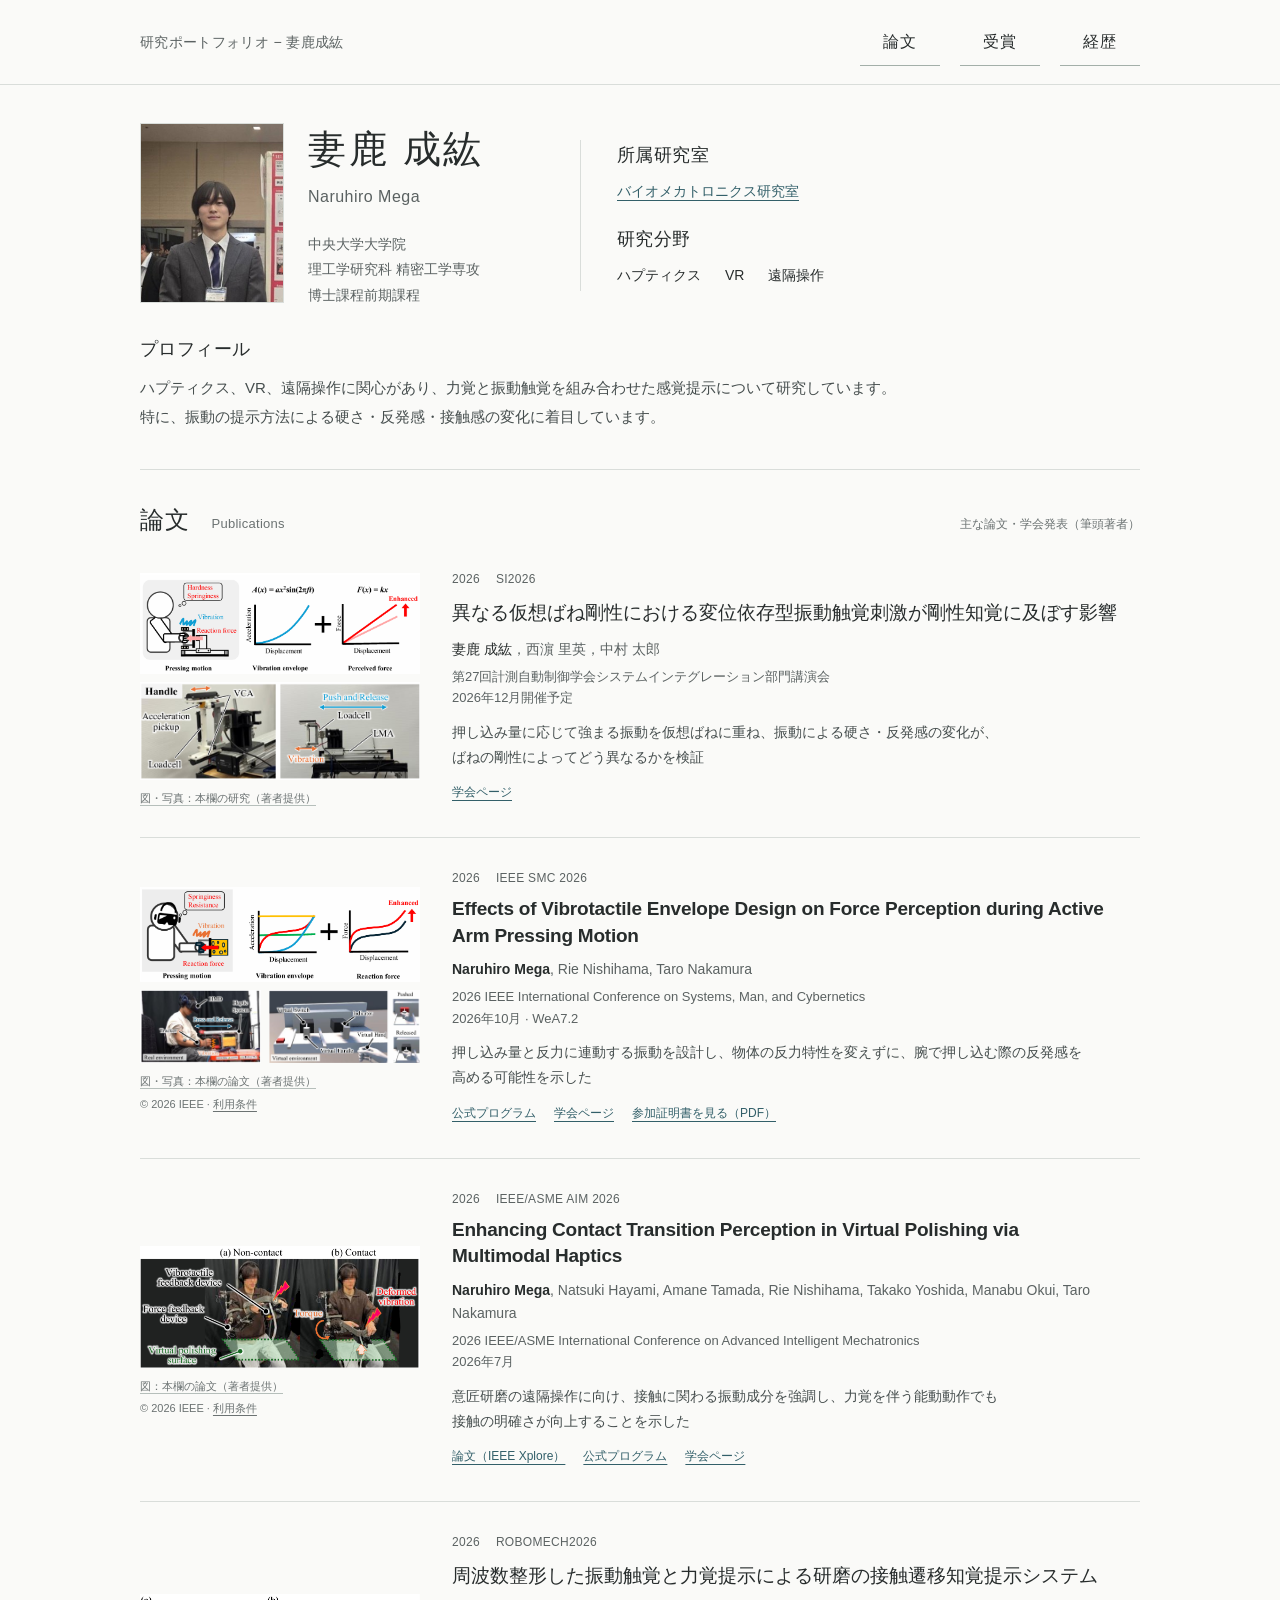
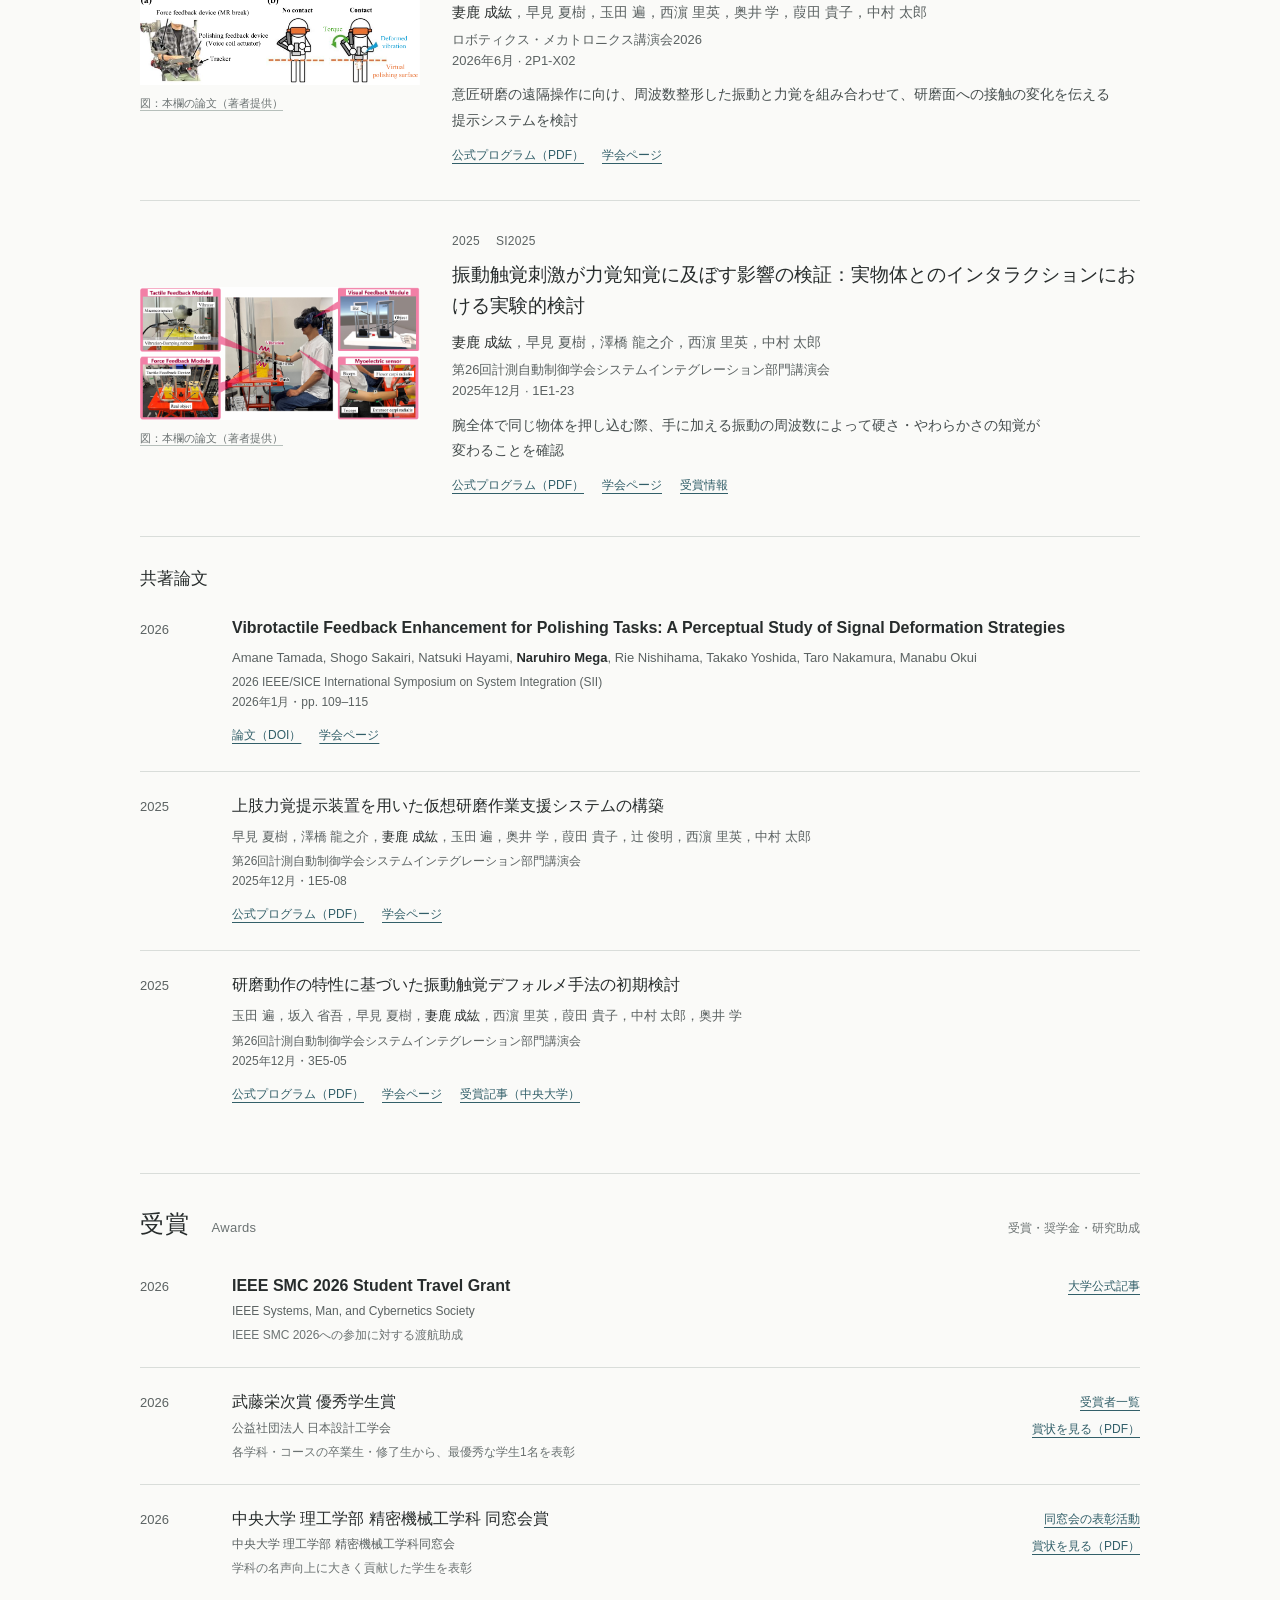
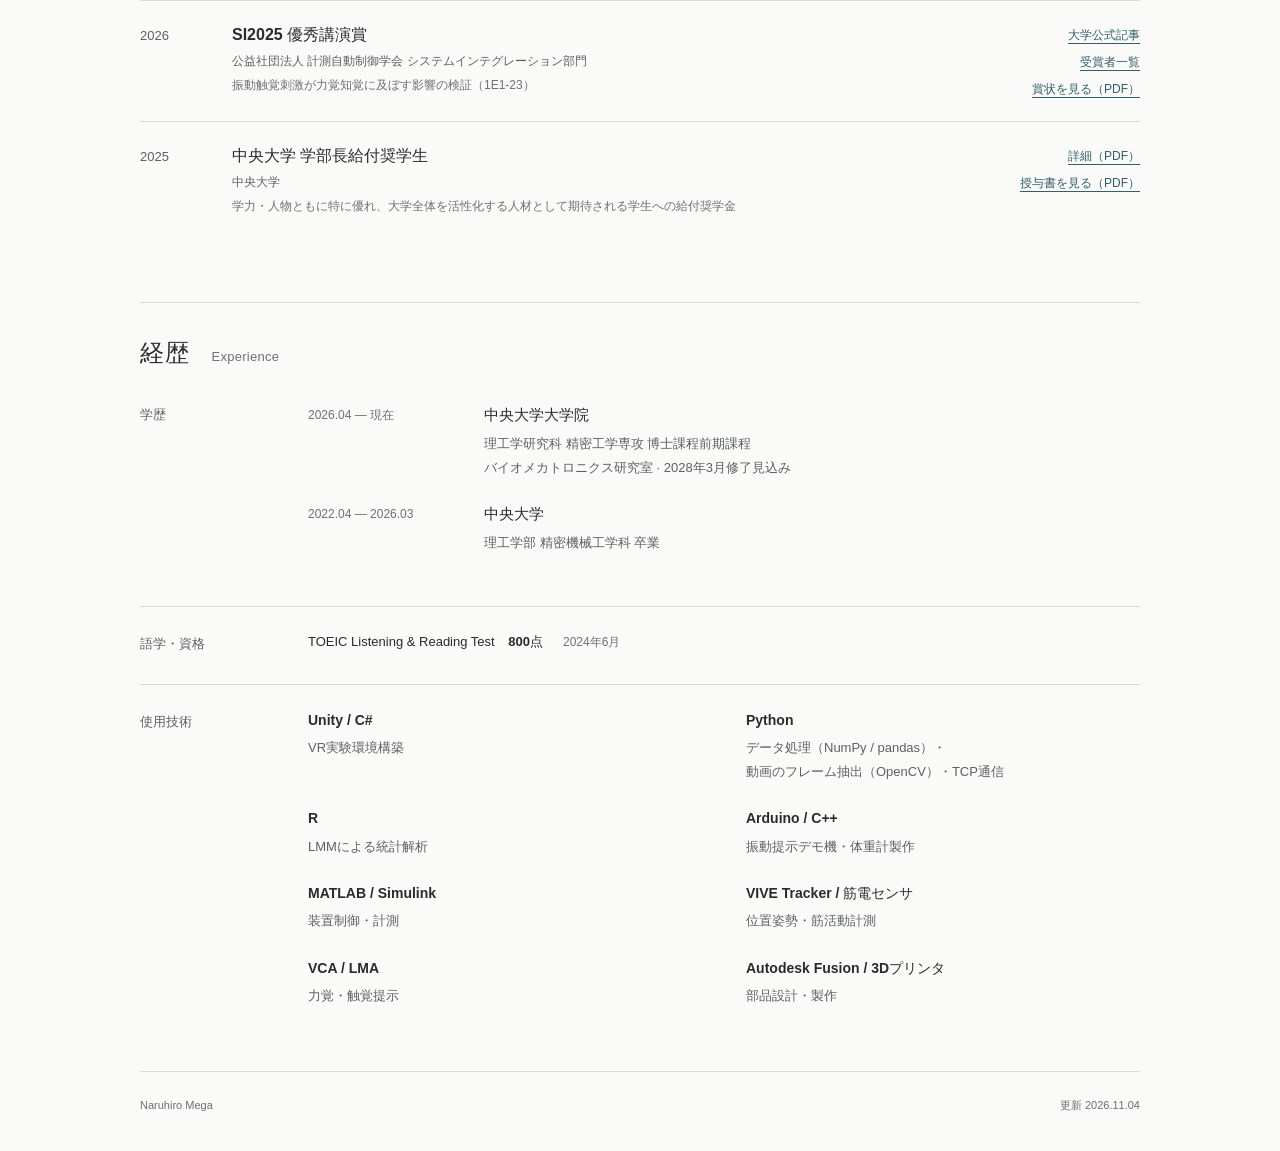
==== index.html @ 7cf05fc0 "Add files via upload Add portfolio website" ====
<!doctype html>
<html lang="ja">
<head>
  <meta charset="utf-8">
  <meta name="viewport" content="width=device-width, initial-scale=1">
  <meta name="description" content="妻鹿 成紘の研究開発ポートフォリオ。中央大学大学院でのハプティクス、VR、遠隔操作に関する論文、受賞、経歴。">
  
  <meta name="color-scheme" content="light">
  <title>妻鹿 成紘 | Naruhiro Mega</title>
  <link rel="icon" href="data:,">
  <link rel="stylesheet" href="assets/style.css">
</head>
<body>
  <a class="skip-link" href="#main">本文へ移動</a>
  <header class="site-header">
    <div class="header-inner">
      <a class="site-title" href="#top">研究ポートフォリオ − 妻鹿成紘</a>
      <nav aria-label="メインナビゲーション"><a href="#publications">論文</a><a href="#awards">受賞</a><a href="#experience">経歴</a></nav>
    </div>
  </header>
  <main id="main" class="page-width" tabindex="-1">
    <section class="profile" id="top" aria-labelledby="profile-name" tabindex="-1">
      <div class="profile-overview">
        <div class="profile-heading">
          <div class="profile-identity">
            <h1 id="profile-name">妻鹿 成紘</h1>
            <p class="name-en" lang="en">Naruhiro Mega</p>
          </div>
          <figure class="profile-portrait"><img src="assets/portrait.jpg" alt="妻鹿成紘の顔写真" width="192" height="240"></figure>
          <p class="affiliation">中央大学大学院<br><span class="affiliation-part">理工学研究科</span> <wbr><span class="affiliation-part">精密工学専攻</span><br>博士課程前期課程</p>
        </div>
        <div class="profile-details">
          <section class="profile-detail" aria-labelledby="lab-heading">
            <h2 id="lab-heading">所属研究室</h2>
            <p class="profile-detail-value"><a href="https://sites.google.com/g.chuo-u.ac.jp/nakalab/">バイオメカトロニクス研究室</a></p>
          </section>
          <section class="profile-detail" aria-labelledby="fields-heading">
            <h2 id="fields-heading">研究分野</h2>
            <ul class="profile-detail-value research-field-list"><li>ハプティクス</li><li>VR</li><li>遠隔操作</li></ul>
          </section>
        </div>
      </div>
      <div class="profile-about">
        <section class="profile-summary" aria-labelledby="about-heading">
          <h2 id="about-heading">プロフィール</h2>
          <p class="profile-intro"><span class="intro-clause"><span class="intro-phrase">ハプティクス、</span><wbr><span class="intro-phrase">VR、</span><wbr><span class="intro-phrase">遠隔操作に</span><wbr><span class="intro-phrase">関心があり、</span><wbr><span class="intro-phrase">力覚と振動触覚を</span><wbr><span class="intro-phrase">組み合わせた</span><wbr><span class="intro-phrase">感覚提示について</span><wbr><span class="intro-phrase">研究しています。</span></span><span class="intro-clause"><span class="intro-phrase">特に、</span><wbr><span class="intro-phrase">振動の提示方法による</span><wbr><span class="intro-phrase">硬さ・</span><wbr><span class="intro-phrase">反発感・</span><wbr><span class="intro-phrase">接触感の</span><wbr><span class="intro-phrase">変化に着目しています。</span></span></p>
        </section>
      </div>
    </section>

    <section class="section publications-section" id="publications" aria-labelledby="publications-heading" tabindex="-1">
      <div class="section-heading"><h2 id="publications-heading">論文 <span lang="en">Publications</span></h2><p>主な論文・学会発表（筆頭著者）</p></div>
      <ol class="publications-list"><li class="publication-item">
          <article class="publication" aria-labelledby="si2026-title">
            <figure class="publication-visual"><img src="assets/research/si2026.png" alt="仮想ばね押し込み時の振動提示と硬さ・反発感の概念図" width="922" height="331" loading="lazy" decoding="async"><div class="publication-image-row" style="grid-template-columns:2.854251fr"><img src="assets/research/si2026-lma.png" alt="LMAを用いた力覚提示装置と、VCA・ロードセル・加速度センサを備えたハンドル" width="705" height="247" loading="lazy" decoding="async"></div><figcaption class="image-credit"><a href="#si2026-title">図・写真：本欄の研究（著者提供）</a></figcaption></figure>
            <div class="publication-text">
              <p class="publication-meta"><span>2026</span><span>SI2026</span></p>
              <h3 id="si2026-title" lang="ja">異なる仮想ばね剛性における変位依存型振動触覚刺激が剛性知覚に及ぼす影響</h3>
              <p class="authors" lang="ja"><strong>妻鹿 成紘</strong>，西濵 里英，中村 太郎</p>
              <p class="venue">第27回計測自動制御学会システムインテグレーション部門講演会<br><span>2026年12月開催予定</span></p>
              <p class="publication-summary"><span>押し込み量に応じて強まる振動を</span><wbr><span>仮想ばねに重ね、</span><wbr><span>振動による硬さ・反発感の変化が、</span><wbr><span>ばねの剛性によってどう異なるかを検証</span></p>
              <div class="publication-links"><a href="https://si2026.sice-si.org/" aria-label="SI2026：学会ページ">学会ページ</a></div>
            </div>
          </article>
        </li>
<li class="publication-item">
          <article class="publication" aria-labelledby="smc2026-title">
            <figure class="publication-visual"><img src="assets/research/smc2026.png" alt="スポンジ押し込み時の振動包絡と反力の概念図" width="903" height="307" loading="lazy" decoding="async"><div class="publication-image-row" style="grid-template-columns:1.643505fr 2.060423fr"><img src="assets/research/smc2026-real.png" alt="HMDとトラッカーを装着し、振動提示装置のハンドルを押し引きする実験環境" width="544" height="331" loading="lazy" decoding="async"><img src="assets/research/smc2026-vr.png" alt="仮想ハンドル・仮想の手・動作インジケータを備えたVR実験環境" width="682" height="331" loading="lazy" decoding="async"></div><figcaption class="image-credit"><a href="#smc2026-title">図・写真：本欄の論文（著者提供）</a><span class="image-copyright">© 2026 IEEE · <a href="https://conferences.ieeeauthorcenter.ieee.org/author-ethics/guidelines-and-policies/post-publication-policies/" aria-label="IEEE SMC 2026の図・写真：利用条件">利用条件</a></span></figcaption></figure>
            <div class="publication-text">
              <p class="publication-meta"><span>2026</span><span>IEEE SMC 2026</span></p>
              <h3 id="smc2026-title" lang="en">Effects of Vibrotactile Envelope Design on Force Perception during Active Arm Pressing Motion</h3>
              <p class="authors" lang="en"><strong>Naruhiro Mega</strong>, Rie Nishihama, Taro Nakamura</p>
              <p class="venue">2026 IEEE International Conference on Systems, Man, and Cybernetics<br><span>2026年10月 · WeA7.2</span></p>
              <p class="publication-summary"><span>押し込み量と反力に連動する</span><wbr><span>振動を設計し、</span><wbr><span>物体の反力特性を変えずに、</span><wbr><span>腕で押し込む際の反発感を</span><wbr><span>高める可能性を示した</span></p>
              <div class="publication-links"><a href="https://conf.papercept.net/conferences/conferences/SMC26/program/SMC26_ContentListWeb_4.html" aria-label="IEEE SMC 2026：公式プログラム">公式プログラム</a><a href="https://www.ieeesmc2026.org/" aria-label="IEEE SMC 2026：学会ページ">学会ページ</a><a href="assets/publications/smc2026-participation.pdf" target="_blank" rel="noopener" data-certificate="assets/publications/smc2026-participation.pdf" aria-label="IEEE SMC 2026：参加証明書を見る（PDF、新しいタブで開く）">参加証明書を見る（PDF）</a></div>
            </div>
          </article>
        </li>
<li class="publication-item">
          <article class="publication" aria-labelledby="aim2026-title">
            <figure class="publication-visual"><img src="assets/research/aim2026.png" alt="仮想研磨中の非接触・接触状態と力覚・振動提示の実験写真" width="1057" height="460" loading="lazy" decoding="async"><figcaption class="image-credit"><a href="#aim2026-title">図：本欄の論文（著者提供）</a><span class="image-copyright">© 2026 IEEE · <a href="https://conferences.ieeeauthorcenter.ieee.org/author-ethics/guidelines-and-policies/post-publication-policies/" aria-label="IEEE/ASME AIM 2026の図・写真：利用条件">利用条件</a></span></figcaption></figure>
            <div class="publication-text">
              <p class="publication-meta"><span>2026</span><span>IEEE/ASME AIM 2026</span></p>
              <h3 id="aim2026-title" lang="en">Enhancing Contact Transition Perception in Virtual Polishing via Multimodal Haptics</h3>
              <p class="authors" lang="en"><strong>Naruhiro Mega</strong>, Natsuki Hayami, Amane Tamada, Rie Nishihama, Takako Yoshida, Manabu Okui, Taro Nakamura</p>
              <p class="venue">2026 IEEE/ASME International Conference on Advanced Intelligent Mechatronics<br><span>2026年7月</span></p>
              <p class="publication-summary"><span>意匠研磨の遠隔操作に向け、</span><wbr><span>接触に関わる振動成分を強調し、</span><wbr><span>力覚を伴う能動動作でも</span><wbr><span>接触の明確さが向上することを示した</span></p>
              <div class="publication-links"><a href="https://ieeexplore.ieee.org/abstract/document/11658271/" aria-label="IEEE/ASME AIM 2026：論文（IEEE Xplore）">論文（IEEE Xplore）</a><a href="https://aim2026.com/technical_program.php" aria-label="IEEE/ASME AIM 2026：公式プログラム">公式プログラム</a><a href="https://aim2026.com/" aria-label="IEEE/ASME AIM 2026：学会ページ">学会ページ</a></div>
            </div>
          </article>
        </li>
<li class="publication-item">
          <article class="publication" aria-labelledby="robomech2026-title">
            <figure class="publication-visual"><img src="assets/research/robomech2026.png" alt="装着型力覚・振動提示装置と仮想研磨面への非接触・接触状態を示す図" width="1053" height="345" loading="lazy" decoding="async"><figcaption class="image-credit"><a href="#robomech2026-title">図：本欄の論文（著者提供）</a></figcaption></figure>
            <div class="publication-text">
              <p class="publication-meta"><span>2026</span><span>ROBOMECH2026</span></p>
              <h3 id="robomech2026-title" lang="ja">周波数整形した振動触覚と力覚提示による研磨の接触遷移知覚提示システム</h3>
              <p class="authors" lang="ja"><strong>妻鹿 成紘</strong>，早見 夏樹，玉田 遍，西濵 里英，奥井 学，葭田 貴子，中村 太郎</p>
              <p class="venue">ロボティクス・メカトロニクス講演会2026<br><span>2026年6月 · 2P1-X02</span></p>
              <p class="publication-summary"><span>意匠研磨の遠隔操作に向け、</span><wbr><span>周波数整形した振動と力覚を</span><wbr><span>組み合わせて、</span><wbr><span>研磨面への接触の変化を伝える</span><wbr><span>提示システムを検討</span></p>
              <div class="publication-links"><a href="https://robomech.org/2026/wp-content/uploads/2026/06/%E5%85%AC%E9%96%8B%E7%94%A8PG%E6%9A%AB%E5%AE%9A%E7%89%882026-0611.pdf" aria-label="ROBOMECH2026：公式プログラム（PDF）">公式プログラム（PDF）</a><a href="https://robomech.org/2026/" aria-label="ROBOMECH2026：学会ページ">学会ページ</a></div>
            </div>
          </article>
        </li>
<li class="publication-item">
          <article class="publication" aria-labelledby="si2025-title">
            <figure class="publication-visual"><img src="assets/research/si2025.png" alt="力覚・振動触覚・視覚の提示装置と筋活動計測を組み合わせた実験環境" width="832" height="394" loading="lazy" decoding="async"><figcaption class="image-credit"><a href="#si2025-title">図：本欄の論文（著者提供）</a></figcaption></figure>
            <div class="publication-text">
              <p class="publication-meta"><span>2025</span><span>SI2025</span></p>
              <h3 id="si2025-title" lang="ja">振動触覚刺激が力覚知覚に及ぼす影響の検証：実物体とのインタラクションにおける実験的検討</h3>
              <p class="authors" lang="ja"><strong>妻鹿 成紘</strong>，早見 夏樹，澤橋 龍之介，西濵 里英，中村 太郎</p>
              <p class="venue">第26回計測自動制御学会システムインテグレーション部門講演会<br><span>2025年12月 · 1E1-23</span></p>
              <p class="publication-summary"><span>腕全体で同じ物体を押し込む際、</span><wbr><span>手に加える振動の周波数によって</span><wbr><span>硬さ・やわらかさの知覚が</span><wbr><span>変わることを確認</span></p>
              <div class="publication-links"><a href="https://sice-si.org/si2025/assets/pdf/programs/251209_detailed_program.pdf#page=5" aria-label="SI2025：公式プログラム（PDF）">公式プログラム（PDF）</a><a href="https://sice-si.org/si2025/" aria-label="SI2025：学会ページ">学会ページ</a><a href="https://sice-si.org/si2025/excellent_speaker.php" aria-label="SI2025：受賞情報">受賞情報</a></div>
            </div>
          </article>
        </li></ol>
      
      <div class="coauthored-group"><h3>共著論文</h3><ol class="coauthored-list"><li class="coauthored-item">
          <span class="year">2026</span>
          <article aria-labelledby="sii2026-coauthor-title">
            <h4 id="sii2026-coauthor-title" lang="en">Vibrotactile Feedback Enhancement for Polishing Tasks: A Perceptual Study of Signal Deformation Strategies</h4>
            <p class="authors" lang="en">Amane Tamada, Shogo Sakairi, Natsuki Hayami, <strong>Naruhiro Mega</strong>, Rie Nishihama, Takako Yoshida, Taro Nakamura, Manabu Okui</p>
            <p class="venue">2026 IEEE/SICE International Symposium on System Integration (SII)<br>2026年1月・pp. 109–115</p>
            <div class="publication-links"><a href="https://doi.org/10.1109/SII64115.2026.11404669" aria-label="IEEE/SICE SII 2026：論文（DOI）">論文（DOI）</a><a href="https://sii2026.sice-si.org/" aria-label="IEEE/SICE SII 2026：学会ページ">学会ページ</a></div>
          </article>
        </li>
<li class="coauthored-item">
          <span class="year">2025</span>
          <article aria-labelledby="si2025-hayami-coauthor-title">
            <h4 id="si2025-hayami-coauthor-title" lang="ja">上肢力覚提示装置を用いた仮想研磨作業支援システムの構築</h4>
            <p class="authors" lang="ja">早見 夏樹，澤橋 龍之介，<strong>妻鹿 成紘</strong>，玉田 遍，奥井 学，葭田 貴子，辻 俊明，西濵 里英，中村 太郎</p>
            <p class="venue">第26回計測自動制御学会システムインテグレーション部門講演会<br>2025年12月・1E5-08</p>
            <div class="publication-links"><a href="https://sice-si.org/si2025/assets/pdf/programs/251209_detailed_program.pdf#page=25" aria-label="SI2025：公式プログラム（PDF）">公式プログラム（PDF）</a><a href="https://sice-si.org/si2025/" aria-label="SI2025：学会ページ">学会ページ</a></div>
          </article>
        </li>
<li class="coauthored-item">
          <span class="year">2025</span>
          <article aria-labelledby="si2025-tamada-coauthor-title">
            <h4 id="si2025-tamada-coauthor-title" lang="ja">研磨動作の特性に基づいた振動触覚デフォルメ手法の初期検討</h4>
            <p class="authors" lang="ja">玉田 遍，坂入 省吾，早見 夏樹，<strong>妻鹿 成紘</strong>，西濵 里英，葭田 貴子，中村 太郎，奥井 学</p>
            <p class="venue">第26回計測自動制御学会システムインテグレーション部門講演会<br>2025年12月・3E5-05</p>
            <div class="publication-links"><a href="https://sice-si.org/si2025/assets/pdf/programs/251209_detailed_program.pdf#page=85" aria-label="SI2025：公式プログラム（PDF）">公式プログラム（PDF）</a><a href="https://sice-si.org/si2025/" aria-label="SI2025：学会ページ">学会ページ</a><a href="https://www.chuo-u.ac.jp/academics/faculties/advanced/departments/precision_mecha/news/2026/02/84689/" aria-label="SI2025：受賞記事（中央大学）">受賞記事（中央大学）</a></div>
          </article>
        </li></ol></div>
    </section>

    <section class="section" id="awards" aria-labelledby="awards-heading" tabindex="-1">
      <div class="section-heading"><h2 id="awards-heading">受賞 <span lang="en">Awards</span></h2><p>受賞・奨学金・研究助成</p></div>
      <ul class="awards-list"><li class="award-row">
          <span class="year">2026</span>
          <div class="award-content"><h3>IEEE SMC 2026 Student Travel Grant</h3><p>IEEE Systems, Man, and Cybernetics Society</p><p class="award-note">IEEE SMC 2026への参加に対する渡航助成</p></div>
          <div class="award-link"><a href="https://www.chuo-u.ac.jp/english/news/2026/10/88980/" aria-label="IEEE SMC 2026 Student Travel Grant：大学公式記事">大学公式記事</a></div>
        </li>
<li class="award-row">
          <span class="year">2026</span>
          <div class="award-content"><h3>武藤栄次賞 優秀学生賞</h3><p>公益社団法人 日本設計工学会</p><p class="award-note">各学科・コースの卒業生・修了生から、最優秀な学生1名を表彰</p></div>
          <div class="award-link"><a href="https://jsde.or.jp/wp/studentaward-2025/" aria-label="武藤栄次賞 優秀学生賞：受賞者一覧">受賞者一覧</a><a href="assets/awards/muto-eiji-2026.pdf" target="_blank" rel="noopener" data-certificate="assets/awards/muto-eiji-2026.pdf" aria-label="武藤栄次賞 優秀学生賞：賞状を見る（PDF、新しいタブで開く）">賞状を見る（PDF）</a></div>
        </li>
<li class="award-row">
          <span class="year">2026</span>
          <div class="award-content"><h3>中央大学 理工学部 精密機械工学科 同窓会賞</h3><p>中央大学 理工学部 精密機械工学科同窓会</p><p class="award-note">学科の名声向上に大きく貢献した学生を表彰</p></div>
          <div class="award-link"><a href="https://sites.google.com/g.chuo-u.ac.jp/mechalumni/%E8%A1%A8%E5%BD%B0%E6%B4%BB%E5%8B%95?authuser=0" aria-label="中央大学 理工学部 精密機械工学科 同窓会賞：同窓会の表彰活動">同窓会の表彰活動</a><a href="assets/awards/alumni-2026.pdf" target="_blank" rel="noopener" data-certificate="assets/awards/alumni-2026.pdf" aria-label="中央大学 理工学部 精密機械工学科 同窓会賞：賞状を見る（PDF、新しいタブで開く）">賞状を見る（PDF）</a></div>
        </li>
<li class="award-row">
          <span class="year">2026</span>
          <div class="award-content"><h3>SI2025 優秀講演賞</h3><p>公益社団法人 計測自動制御学会 システムインテグレーション部門</p><p class="award-note">振動触覚刺激が力覚知覚に及ぼす影響の検証（1E1-23）</p></div>
          <div class="award-link"><a href="https://www.chuo-u.ac.jp/academics/faculties/advanced/departments/precision_mecha/news/2026/02/88053/" aria-label="SI2025 優秀講演賞：大学公式記事">大学公式記事</a><a href="https://sice-si.org/si2025/excellent_speaker.php" aria-label="SI2025 優秀講演賞：受賞者一覧">受賞者一覧</a><a href="assets/awards/si2025-excellent-presentation.pdf" target="_blank" rel="noopener" data-certificate="assets/awards/si2025-excellent-presentation.pdf" aria-label="SI2025 優秀講演賞：賞状を見る（PDF、新しいタブで開く）">賞状を見る（PDF）</a></div>
        </li>
<li class="award-row">
          <span class="year">2025</span>
          <div class="award-content"><h3>中央大学 学部長給付奨学生</h3><p>中央大学</p><p class="award-note">学力・人物ともに特に優れ、大学全体を活性化する人材として期待される学生への給付奨学金</p></div>
          <div class="award-link"><a href="https://www.chuo-u.ac.jp/uploads/2026/01/academics_faculties_science_fees_schol_scholarship_01.pdf" aria-label="中央大学 学部長給付奨学生：詳細（PDF）">詳細（PDF）</a><a href="assets/awards/dean-scholarship-2025.pdf" target="_blank" rel="noopener" data-certificate="assets/awards/dean-scholarship-2025.pdf" aria-label="中央大学 学部長給付奨学生：授与書を見る（PDF、新しいタブで開く）">授与書を見る（PDF）</a></div>
        </li></ul>
    </section>

    <section class="section" id="experience" aria-labelledby="experience-heading" tabindex="-1">
      <div class="section-heading"><h2 id="experience-heading">経歴 <span lang="en">Experience</span></h2></div>
      <div class="experience-group"><h3 class="group-heading">学歴</h3><ol class="experience-list"><li class="experience-row"><p class="period">2026.04 — 現在</p><div><h4>中央大学大学院</h4><p>理工学研究科 精密工学専攻 博士課程前期課程</p><p>バイオメカトロニクス研究室 · 2028年3月修了見込み</p></div></li>
<li class="experience-row"><p class="period">2022.04 — 2026.03</p><div><h4>中央大学</h4><p>理工学部 精密機械工学科 卒業</p></div></li></ol></div>
      
      <div class="experience-group qualifications-group"><h3 class="group-heading">語学・資格</h3><ul class="qualifications-list"><li class="qualification-row"><p>TOEIC Listening &amp; Reading Test <strong>800点</strong></p><time datetime="2024-06">2024年6月</time></li></ul></div>
      <div class="experience-group skills-group"><h3 class="group-heading">使用技術</h3><dl class="skills-list"><div class="skill-entry"><dt class="skill-tools">Unity / C#</dt><dd class="skill-detail"><span>VR実験環境構築</span></dd></div>
<div class="skill-entry"><dt class="skill-tools">Python</dt><dd class="skill-detail"><span>データ処理（NumPy / pandas）・</span><wbr><span>動画のフレーム抽出（OpenCV）・</span><wbr><span>TCP通信</span></dd></div>
<div class="skill-entry"><dt class="skill-tools">R</dt><dd class="skill-detail"><span>LMMによる統計解析</span></dd></div>
<div class="skill-entry"><dt class="skill-tools">Arduino / C++</dt><dd class="skill-detail"><span>振動提示デモ機・</span><wbr><span>体重計製作</span></dd></div>
<div class="skill-entry"><dt class="skill-tools">MATLAB / Simulink</dt><dd class="skill-detail"><span>装置制御・</span><wbr><span>計測</span></dd></div>
<div class="skill-entry"><dt class="skill-tools">VIVE Tracker / 筋電センサ</dt><dd class="skill-detail"><span>位置姿勢・</span><wbr><span>筋活動計測</span></dd></div>
<div class="skill-entry"><dt class="skill-tools">VCA / LMA</dt><dd class="skill-detail"><span>力覚・</span><wbr><span>触覚提示</span></dd></div>
<div class="skill-entry"><dt class="skill-tools">Autodesk Fusion / 3Dプリンタ</dt><dd class="skill-detail"><span>部品設計・</span><wbr><span>製作</span></dd></div></dl></div>
    </section>
  </main>
  <footer class="site-footer page-width"><p>Naruhiro Mega</p><p><span>更新 <time datetime="2026-11-04">2026.11.04</time></span></p></footer>
  <script src="assets/navigation.js" defer></script>
</body>
</html>
---- assets/style.css ----
:root {
  color-scheme: light;
  --paper: #fafaf8;
  --ink: #272c2c;
  --secondary: #5b6262;
  --muted: #6b7272;
  --line: #d9ddda;
  --accent: #325f69;
  --placeholder: #eef0ed;
  --content-width: 1000px;
  font-family: -apple-system, BlinkMacSystemFont, "Segoe UI", "Noto Sans CJK JP", "Noto Sans JP", "Hiragino Kaku Gothic ProN", "Yu Gothic", Meiryo, sans-serif;
  font-synthesis: none;
  text-rendering: optimizeLegibility;
}
* { box-sizing: border-box; }
html { --header-offset: 109px; scroll-padding-top: var(--header-offset); }
body { margin: 0; background: var(--paper); color: var(--ink); font-size: 15px; line-height: 1.75; -webkit-text-size-adjust: 100%; }
::selection { background: #dce7e7; }
a { color: var(--accent); text-decoration-thickness: 1px; text-underline-offset: 4px; }
a:hover { color: #183b45; }
a:focus-visible { outline: 2px solid var(--accent); outline-offset: 5px; }
p, h1, h2, h3, h4, figure, ol, ul, dl, dd { margin: 0; }
ol, ul { list-style: none; padding: 0; }
img { display: block; max-width: 100%; }
.page-width, .header-inner { width: min(var(--content-width), calc(100% - 96px)); margin-inline: auto; }
.skip-link { position: absolute; top: -80px; left: 20px; padding: 10px 20px; background: white; z-index: 30; }
.skip-link:focus { top: 10px; }
.site-header { position: sticky; top: 0; z-index: 20; background: var(--paper); border-bottom: 1px solid var(--line); }
.header-inner { min-height: 84px; display: flex; justify-content: space-between; align-items: center; gap: 24px; }
.site-title { color: var(--secondary); text-decoration: none; font-weight: 400; font-size: 14px; letter-spacing: .025em; }
nav { display: flex; gap: 20px; }
nav a { min-width: 80px; min-height: 48px; padding: 8px 14px; display: inline-flex; align-items: center; justify-content: center; border-bottom: 1px solid #a3afa9; color: var(--ink); text-decoration: none; font-size: 16px; font-weight: 500; letter-spacing: .08em; }
nav a:hover, nav a:focus-visible { color: var(--accent); border-bottom-color: var(--accent); }
nav a:active { color: #183b45; border-bottom-color: #183b45; }
.profile { padding: 38px 0 38px; }
.profile-overview { display: grid; grid-template-columns: 400px minmax(0,1fr); gap: 40px; align-items: center; }
.profile-heading { --portrait-width: 144px; display: grid; grid-template-columns: var(--portrait-width) minmax(0,1fr); width: 100%; max-width: 540px; column-gap: 24px; align-items: start; }
.profile-identity { grid-column: 2; grid-row: 1; min-width: 0; }
.profile-portrait { grid-column: 1; grid-row: 1 / span 2; width: var(--portrait-width); aspect-ratio: 4 / 5; border: 1px solid var(--line); background: var(--placeholder); overflow: hidden; }
.profile-portrait img { width: 100%; height: 100%; object-fit: cover; }
.portrait-placeholder { width: 100%; height: 100%; display: flex; flex-direction: column; align-items: center; justify-content: center; gap: 4px; color: #5f6964; font-size: 12px; }
.portrait-placeholder span:last-child { font-size: 11px; }
h1 { font-size: 38px; letter-spacing: .07em; line-height: 1.4; font-weight: 550; }
.name-en { margin-top: 7px; font-size: 16px; letter-spacing: .03em; color: var(--secondary); }
.affiliation { grid-column: 2; margin-top: 21px; line-height: 1.8; font-size: 14px; color: var(--secondary); }
.affiliation-part { display: inline-block; }
.profile-about { margin-top: 28px; max-width: 900px; }
.profile-about h2, .profile-details h2 { margin-bottom: 10px; font-size: 18px; line-height: 1.5; font-weight: 550; letter-spacing: .025em; }
.profile-intro { font-size: 15px; line-height: 1.95; color: #464e4e; }
.intro-clause { display: block; }
.intro-phrase { display: inline-block; max-width: 100%; word-break: keep-all; overflow-wrap: anywhere; }
.profile-details { min-width: 0; display: grid; gap: 22px; padding: 2px 0 2px 36px; border-left: 1px solid var(--line); }
.profile-detail-value { font-size: 14px; line-height: 1.8; }
.profile-detail-value a { display: inline-block; }
.research-field-list { display: flex; flex-wrap: wrap; gap: 4px 24px; list-style: none; padding: 0; }
.research-field-list li { white-space: nowrap; }
.section { padding-top: 32px; border-top: 1px solid var(--line); margin-bottom: 64px; }
.section-heading { display: flex; align-items: baseline; justify-content: space-between; gap: 24px; margin-bottom: 31px; }
h2 { font-size: 24px; line-height: 1.5; font-weight: 550; letter-spacing: .04em; }
h2 span { display: inline-block; margin-left: 14px; font-size: 13px; color: var(--muted); font-weight: 400; letter-spacing: .02em; }
.section-heading > p { color: var(--muted); font-size: 12px; }
.publication-item + .publication-item { border-top: 1px solid var(--line); }
.publication { display: grid; grid-template-columns: 280px minmax(0,1fr); gap: 32px; padding: 30px 0; }
.publication-item:first-child .publication { padding-top: 0; }
.publication-visual { display: grid; gap: 8px; padding-top: 4px; align-self: center; }
.publication-visual img { width: 100%; height: auto; object-fit: contain; background: white; }
.publication-image-row { display: grid; gap: 8px; align-items: start; }
.publication-image-row > img { min-width: 0; }
.image-placeholder { aspect-ratio: 3 / 2; background: var(--placeholder); border: 1px solid #e0e4df; display: flex; flex-direction: column; justify-content: center; align-items: center; gap: 9px; padding: 16px; text-align: center; color: #59645f; font-size: 12px; line-height: 1.6; }
.placeholder-note { font-size: 11px; color: #5f6964; letter-spacing: .05em; }
.publication-meta { display: flex; gap: 16px; font-size: 12px; letter-spacing: .025em; color: var(--secondary); margin-bottom: 7px; }
.publication-meta span:first-child { font-variant-numeric: tabular-nums; }
.publication h3 { font-size: 19px; font-weight: 600; line-height: 1.65; text-wrap: pretty; }
.publication h3[lang="en"] { font-size: 19px; line-height: 1.4; letter-spacing: -.012em; }
.authors { font-size: 14px; line-height: 1.65; color: var(--secondary); margin-top: 9px; }
.authors strong { color: var(--ink); font-weight: 600; }
.venue { margin-top: 5px; font-size: 13px; line-height: 1.65; color: var(--secondary); }
.publication-summary { margin-top: 11px; font-size: 14px; line-height: 1.8; color: #464e4e; }
.publication-summary > span { display: inline-block; max-width: 100%; word-break: keep-all; overflow-wrap: anywhere; }
.publication-links { display: flex; flex-wrap: wrap; gap: 2px 18px; align-items: center; margin-top: 8px; font-size: 12px; }
.publication-links a { padding-block: 4px; white-space: nowrap; }
.image-notice { font-size: 11px; color: var(--muted); padding-top: 2px; }
.coauthored-group { border-top: 1px solid var(--line); margin-top: 6px; padding-top: 27px; }
.coauthored-group > h3 { margin-bottom: 22px; font-size: 17px; font-weight: 550; }
.coauthored-item { display: grid; grid-template-columns: 72px minmax(0,1fr); gap: 20px; padding: 21px 0; border-top: 1px solid var(--line); }
.coauthored-item:first-child { border-top: 0; padding-top: 0; }
.coauthored-item:last-child { padding-bottom: 0; }
.coauthored-item h4 { font-size: 16px; font-weight: 550; line-height: 1.65; text-wrap: pretty; }
.coauthored-item h4[lang="en"] { line-height: 1.5; }
.coauthored-item .authors { font-size: 13px; margin-top: 7px; }
.coauthored-item .venue { font-size: 12px; }
.award-row { display: grid; grid-template-columns: 72px minmax(0,1fr) 160px; gap: 20px; padding: 21px 0; border-top: 1px solid var(--line); }
.award-row:first-child { border-top: 0; padding-top: 0; }
.year { font-size: 13px; font-variant-numeric: tabular-nums; padding-top: 3px; color: var(--secondary); }
.award-content h3 { font-weight: 550; font-size: 16px; line-height: 1.6; word-break: keep-all; overflow-wrap: anywhere; }
.award-content p { margin-top: 3px; font-size: 12px; color: var(--secondary); }
.award-content .award-note { color: var(--muted); }
.award-link { display: flex; flex-direction: column; align-items: flex-end; gap: 6px; font-size: 12px; padding-top: 3px; text-align: right; }
.award-link a { white-space: nowrap; }
.experience-group { display: grid; grid-template-columns: 140px minmax(0,1fr); gap: 28px; margin-top: 29px; }
.group-heading { font-size: 13px; line-height: 1.8; font-weight: 550; color: var(--secondary); padding-top: 1px; }
.experience-row { display: grid; grid-template-columns: 156px minmax(0,1fr); gap: 20px; padding-bottom: 22px; }
.period { font-size: 12px; font-variant-numeric: tabular-nums; color: var(--muted); padding-top: 3px; white-space: nowrap; }
.experience-row h4 { font-size: 15px; font-weight: 550; margin-bottom: 4px; }
.experience-row div p { font-size: 13px; color: var(--secondary); line-height: 1.8; }
.skills-group, .qualifications-group { padding-top: 24px; border-top: 1px solid var(--line); }
.qualification-row { display: flex; flex-wrap: wrap; align-items: baseline; gap: 6px 20px; font-size: 13px; }
.qualification-row strong { margin-left: 10px; font-weight: 550; }
.qualification-row time { font-size: 12px; color: var(--muted); }
.skills-list { display: grid; grid-template-columns: repeat(2,minmax(0,1fr)); column-gap: 44px; row-gap: 24px; }
.skill-entry { min-width: 0; }
.skill-tools { font-size: 14px; font-weight: 550; line-height: 1.6; color: var(--ink); }
.skill-detail { margin-top: 5px; font-size: 13px; line-height: 1.8; color: var(--secondary); overflow-wrap: anywhere; }
.skill-detail > span { display: inline-block; max-width: 100%; word-break: keep-all; overflow-wrap: anywhere; }
.site-footer { border-top: 1px solid var(--line); padding: 24px 0 35px; display: flex; justify-content: space-between; gap: 20px; font-size: 11px; color: var(--muted); }
.site-footer p:last-child { display: flex; flex-wrap: wrap; gap: 22px; }
@media (max-width: 900px) {
  .profile-overview { grid-template-columns: 340px minmax(0,1fr); gap: 28px; }
  .profile-details { padding-left: 28px; }
  .profile-heading { --portrait-width: 120px; column-gap: 18px; }
  .publication { grid-template-columns: 230px minmax(0,1fr); gap: 25px; }
  .experience-group { grid-template-columns: 110px minmax(0,1fr); gap: 18px; }
  .experience-row { grid-template-columns: 140px minmax(0,1fr); gap: 16px; }
  .skills-list { column-gap: 28px; }
}
@media (max-width: 800px) {
  .profile-overview { grid-template-columns: 1fr; gap: 24px; }
  .profile-details { border-left: 0; border-top: 1px solid var(--line); padding: 20px 0 0; gap: 20px; }
}
@media (max-width: 700px) {
  html { --header-offset: 132px; }
  .page-width, .header-inner { width: calc(100% - 48px); }
  .header-inner { min-height: 0; flex-direction: column; align-items: stretch; padding-block: 14px; gap: 10px; }
  .site-title { align-self: flex-start; font-size: 13px; }
  nav { display: grid; grid-template-columns: repeat(3,minmax(0,1fr)); gap: 16px; }
  nav a { min-width: 0; min-height: 46px; padding: 8px 12px; }
  .profile { padding: 32px 0; }
  .profile-about { margin-top: 24px; }
  h1 { font-size: 32px; }
  .affiliation { margin-top: 16px; }
  .section-heading { flex-direction: column; gap: 7px; margin-bottom: 26px; }
  h2 { font-size: 22px; }
  .publication { grid-template-columns: 1fr; gap: 20px; }
  .publication h3, .publication h3[lang="en"] { font-size: 17px; }
  .experience-group { display: block; }
  .group-heading { margin-bottom: 18px; }
  .experience-row { grid-template-columns: 150px minmax(0,1fr); }
  .award-row { grid-template-columns: 48px minmax(0,1fr); gap: 15px; }
  .award-link { grid-column: 2; flex-direction: row; flex-wrap: wrap; align-items: center; gap: 2px 18px; text-align: left; padding-top: 0; margin-top: -10px; }
  .award-link:empty { display: none; }
  .coauthored-item { grid-template-columns: 48px minmax(0,1fr); gap: 15px; }
}
@media (max-width: 520px) {
  .profile { padding-block: 28px; }
  .profile-about h2, .profile-details h2 { font-size: 17px; }
  .name-en { font-size: 14px; }
  .publication { grid-template-columns: 1fr; gap: 18px; padding-block: 28px; }
  .publication-visual { padding-top: 0; }
  .image-placeholder { aspect-ratio: 3.5 / 1; gap: 5px; }
  .publication-visual img { height: auto; }
  .publication h3 { font-size: 18px; line-height: 1.65; }
  .publication h3[lang="en"] { font-size: 19px; line-height: 1.45; }
  .publication-summary { font-size: 13px; }
  .coauthored-group { padding-top: 23px; }
  .coauthored-item { display: block; }
  .coauthored-item .year { display: block; margin-bottom: 7px; }
  .coauthored-item h4 { font-size: 15px; }
  .publication-links a, .award-link a { display: inline-flex; align-items: center; min-height: 36px; }
  .section { padding-top: 25px; margin-bottom: 42px; }
  .image-notice { line-height: 1.8; }
  .award-content h3 { font-size: 15px; }
  .award-row { padding-block: 20px; }
  .experience-row { display: block; padding-bottom: 23px; }
  .period { margin-bottom: 5px; }
  .skills-list { grid-template-columns: 1fr; row-gap: 19px; }
  .skills-group { padding-top: 23px; }
  .site-footer { flex-direction: column; gap: 7px; padding-bottom: 25px; }
  .site-footer p:last-child { gap: 16px; }
}
@media (max-width: 360px) {
  .page-width, .header-inner { width: calc(100% - 36px); }
  .profile-heading { column-gap: 14px; }
  h1 { font-size: 28px; }
}
@media print {
  .site-header { position: static; }
  body { background: white; color: black; }
  .page-width, .header-inner { width: 100%; }
  nav, .skip-link { display: none; }
  .profile { padding-block: 24px; }
  .section { margin-bottom: 30px; }
  .publication-item, .award-row, .experience-row { break-inside: avoid; }
  a { color: inherit; }
}

/* A compact publication list for entries without public research images. */
.publication--text-only { display: block; }
.publication--text-only .publication-text { max-width: 920px; }
.image-credit { margin-top: 1px; font-size: 11px; line-height: 1.65; color: var(--muted); }
.image-credit > a { color: inherit; text-decoration-color: #b6bfbb; text-underline-offset: 3px; }
.image-copyright { display: block; margin-top: 4px; }
.image-copyright a { color: inherit; text-underline-offset: 3px; }
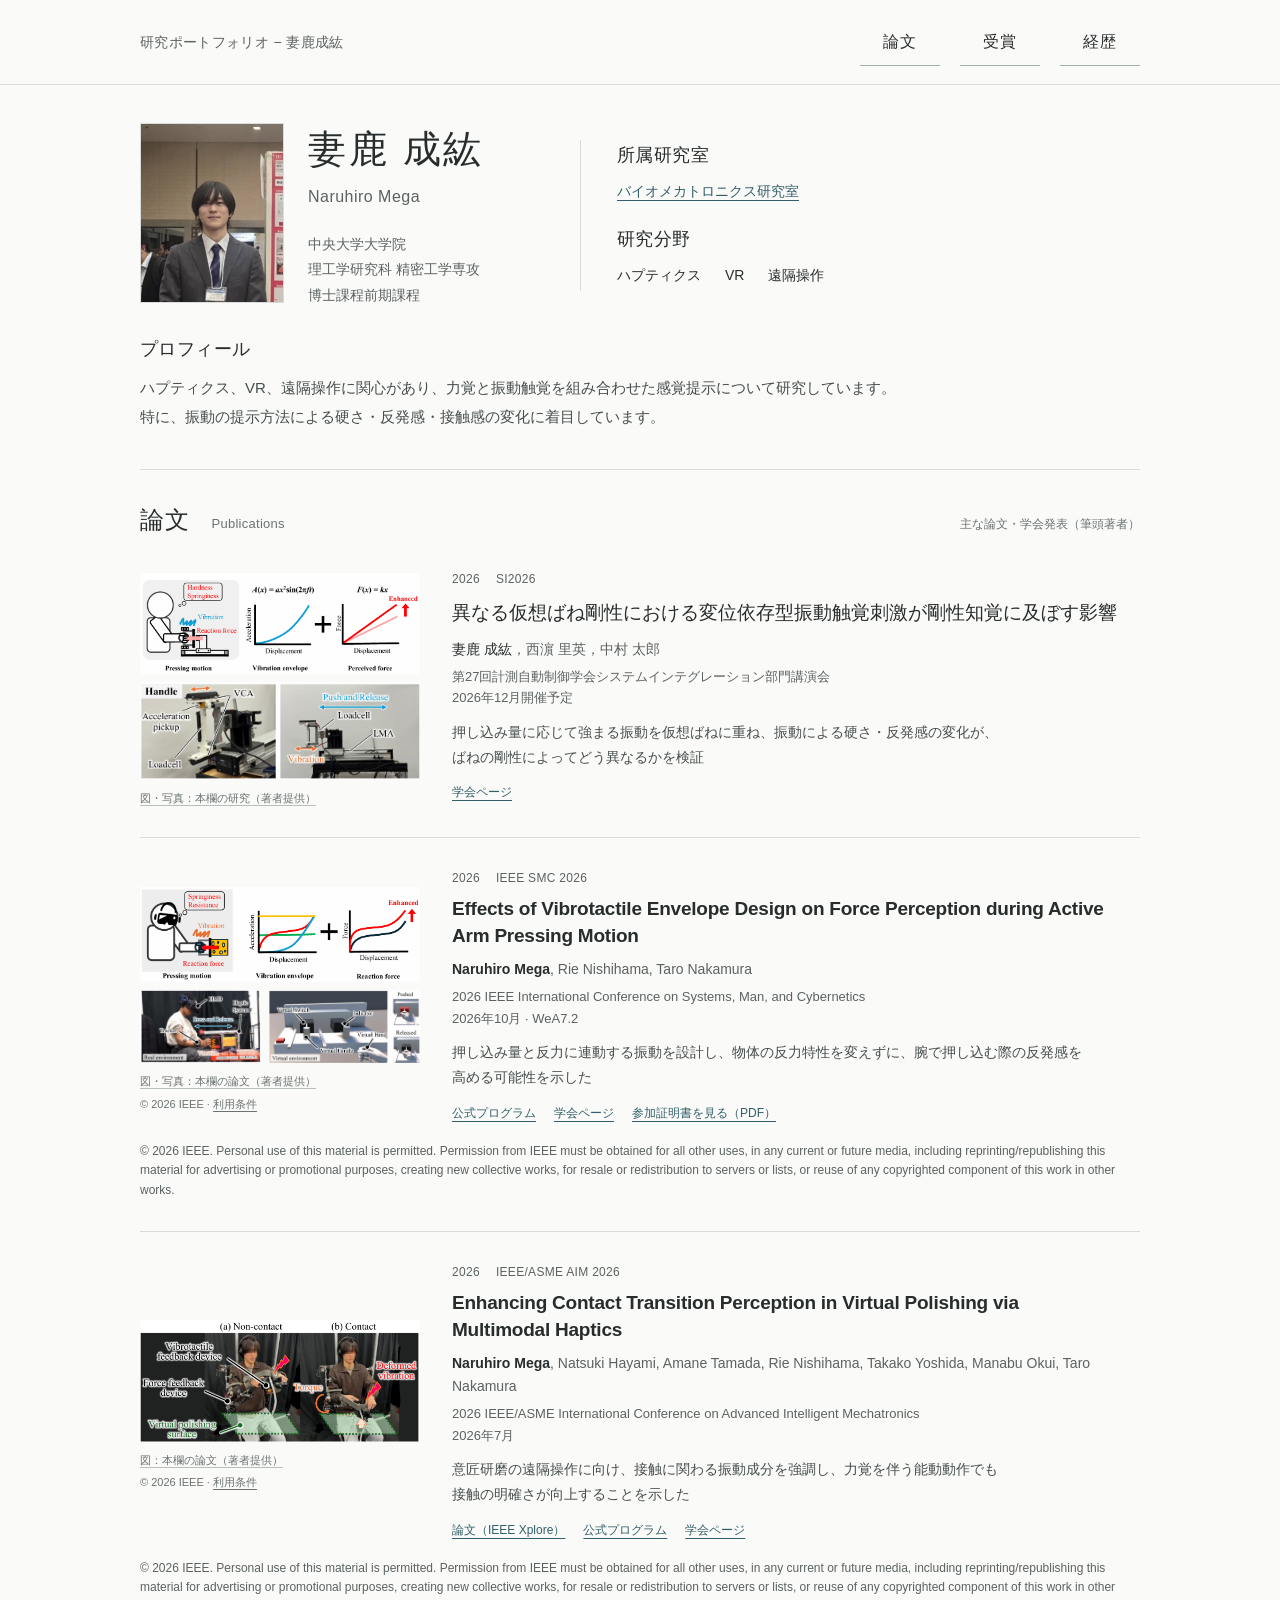
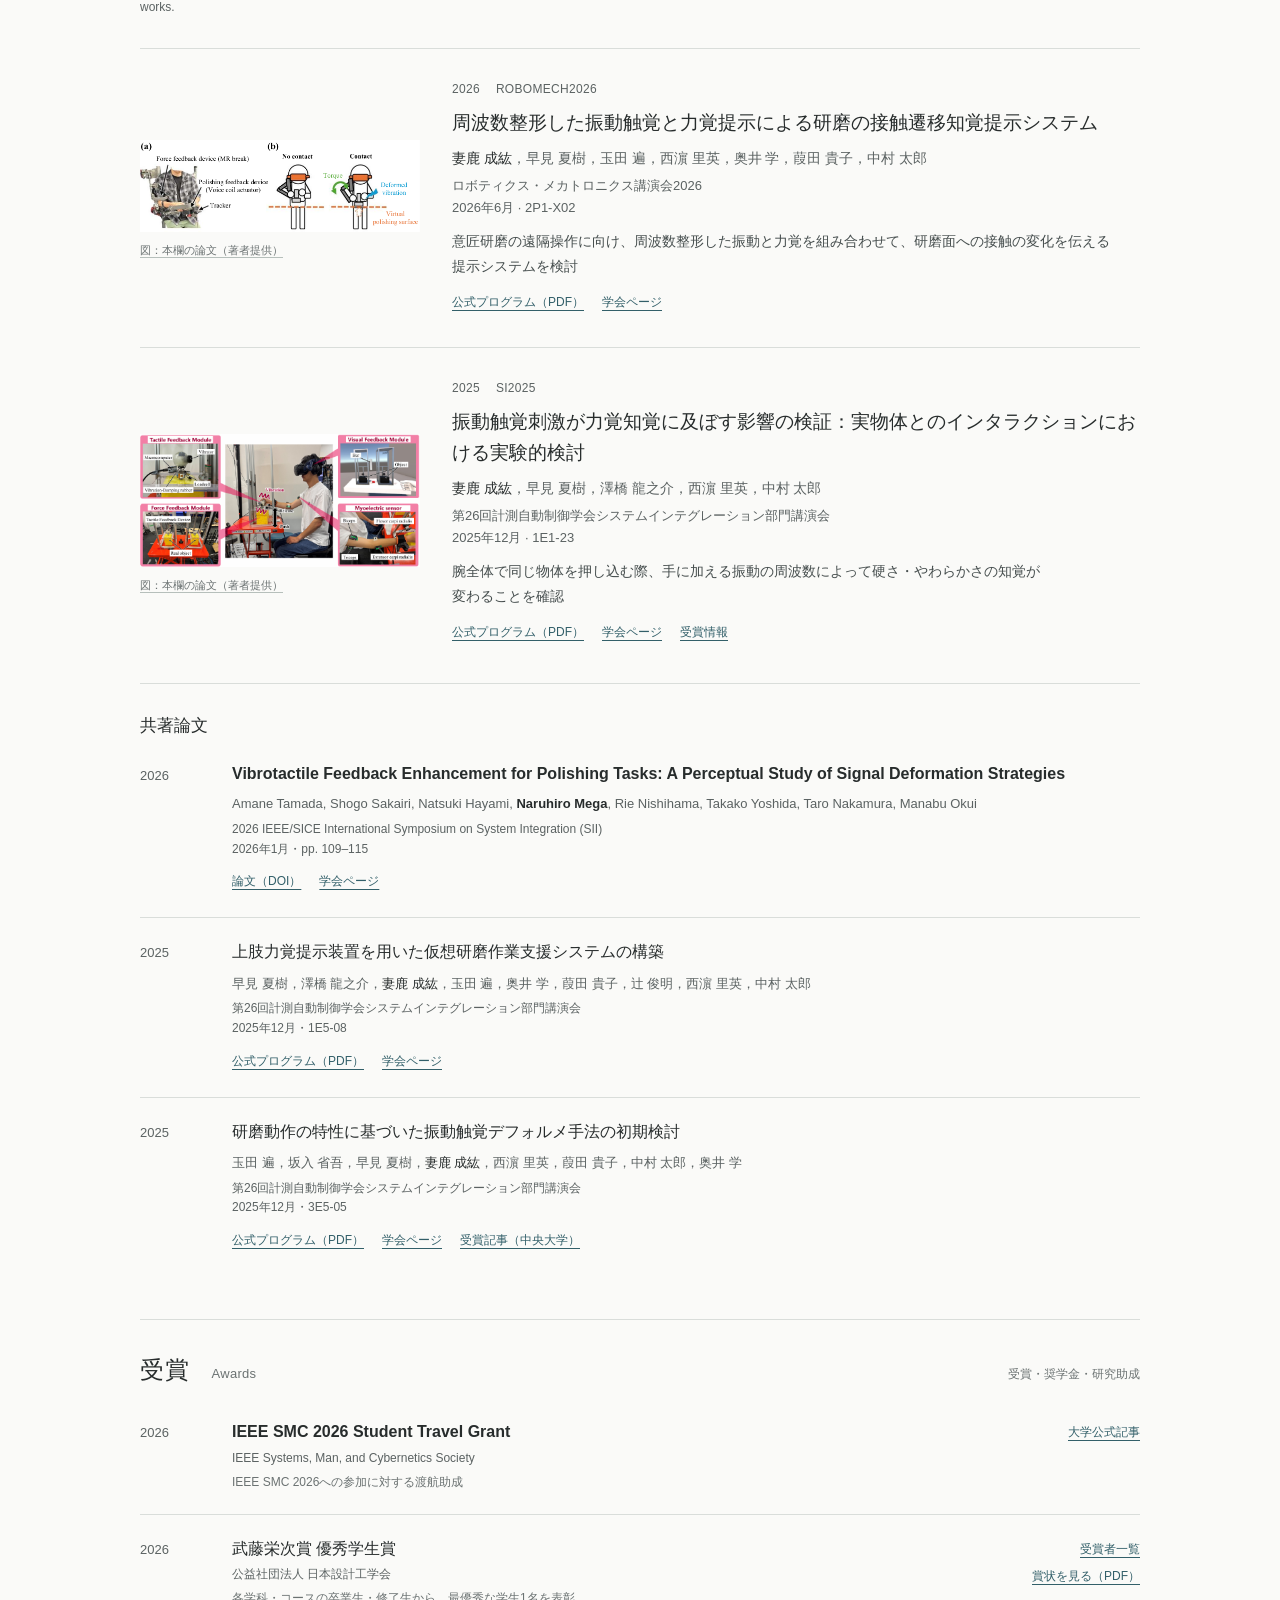
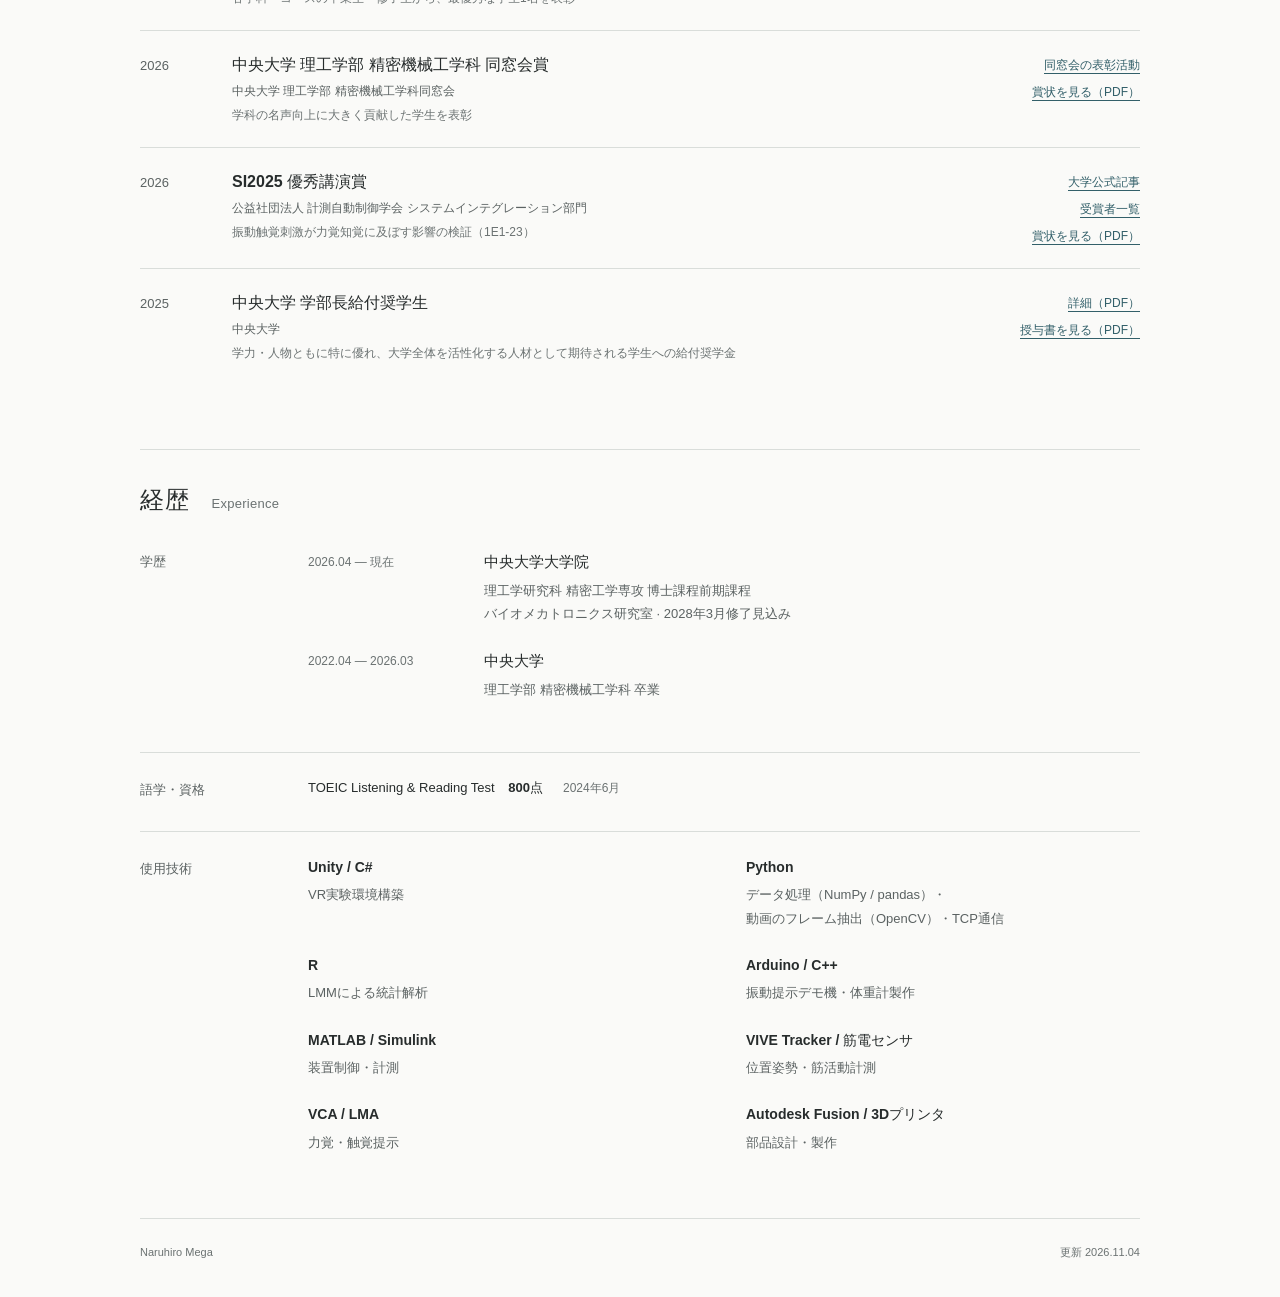
==== commit 44efa4f9: "Add files via upload IEEEの著作権・再利用通知を追加" ====
--- a/index.html
+++ b/index.html
@@ -61,11 +61,12 @@
               <p class="publication-summary"><span>押し込み量に応じて強まる振動を</span><wbr><span>仮想ばねに重ね、</span><wbr><span>振動による硬さ・反発感の変化が、</span><wbr><span>ばねの剛性によってどう異なるかを検証</span></p>
               <div class="publication-links"><a href="https://si2026.sice-si.org/" aria-label="SI2026：学会ページ">学会ページ</a></div>
             </div>
-          </article>
-        </li>
-<li class="publication-item">
-          <article class="publication" aria-labelledby="smc2026-title">
-            <figure class="publication-visual"><img src="assets/research/smc2026.png" alt="スポンジ押し込み時の振動包絡と反力の概念図" width="903" height="307" loading="lazy" decoding="async"><div class="publication-image-row" style="grid-template-columns:1.643505fr 2.060423fr"><img src="assets/research/smc2026-real.png" alt="HMDとトラッカーを装着し、振動提示装置のハンドルを押し引きする実験環境" width="544" height="331" loading="lazy" decoding="async"><img src="assets/research/smc2026-vr.png" alt="仮想ハンドル・仮想の手・動作インジケータを備えたVR実験環境" width="682" height="331" loading="lazy" decoding="async"></div><figcaption class="image-credit"><a href="#smc2026-title">図・写真：本欄の論文（著者提供）</a><span class="image-copyright">© 2026 IEEE · <a href="https://conferences.ieeeauthorcenter.ieee.org/author-ethics/guidelines-and-policies/post-publication-policies/" aria-label="IEEE SMC 2026の図・写真：利用条件">利用条件</a></span></figcaption></figure>
+            
+          </article>
+        </li>
+<li class="publication-item">
+          <article class="publication publication--with-notice" aria-labelledby="smc2026-title">
+            <figure class="publication-visual" aria-describedby="smc2026-copyright"><img src="assets/research/smc2026.png" alt="スポンジ押し込み時の振動包絡と反力の概念図" width="903" height="307" loading="lazy" decoding="async"><div class="publication-image-row" style="grid-template-columns:1.643505fr 2.060423fr"><img src="assets/research/smc2026-real.png" alt="HMDとトラッカーを装着し、振動提示装置のハンドルを押し引きする実験環境" width="544" height="331" loading="lazy" decoding="async"><img src="assets/research/smc2026-vr.png" alt="仮想ハンドル・仮想の手・動作インジケータを備えたVR実験環境" width="682" height="331" loading="lazy" decoding="async"></div><figcaption class="image-credit"><a href="#smc2026-title">図・写真：本欄の論文（著者提供）</a><span class="image-copyright">© 2026 IEEE · <a href="https://conferences.ieeeauthorcenter.ieee.org/author-ethics/guidelines-and-policies/post-publication-policies/" aria-label="IEEE SMC 2026の図・写真：利用条件">利用条件</a></span></figcaption></figure>
             <div class="publication-text">
               <p class="publication-meta"><span>2026</span><span>IEEE SMC 2026</span></p>
               <h3 id="smc2026-title" lang="en">Effects of Vibrotactile Envelope Design on Force Perception during Active Arm Pressing Motion</h3>
@@ -74,11 +75,12 @@
               <p class="publication-summary"><span>押し込み量と反力に連動する</span><wbr><span>振動を設計し、</span><wbr><span>物体の反力特性を変えずに、</span><wbr><span>腕で押し込む際の反発感を</span><wbr><span>高める可能性を示した</span></p>
               <div class="publication-links"><a href="https://conf.papercept.net/conferences/conferences/SMC26/program/SMC26_ContentListWeb_4.html" aria-label="IEEE SMC 2026：公式プログラム">公式プログラム</a><a href="https://www.ieeesmc2026.org/" aria-label="IEEE SMC 2026：学会ページ">学会ページ</a><a href="assets/publications/smc2026-participation.pdf" target="_blank" rel="noopener" data-certificate="assets/publications/smc2026-participation.pdf" aria-label="IEEE SMC 2026：参加証明書を見る（PDF、新しいタブで開く）">参加証明書を見る（PDF）</a></div>
             </div>
-          </article>
-        </li>
-<li class="publication-item">
-          <article class="publication" aria-labelledby="aim2026-title">
-            <figure class="publication-visual"><img src="assets/research/aim2026.png" alt="仮想研磨中の非接触・接触状態と力覚・振動提示の実験写真" width="1057" height="460" loading="lazy" decoding="async"><figcaption class="image-credit"><a href="#aim2026-title">図：本欄の論文（著者提供）</a><span class="image-copyright">© 2026 IEEE · <a href="https://conferences.ieeeauthorcenter.ieee.org/author-ethics/guidelines-and-policies/post-publication-policies/" aria-label="IEEE/ASME AIM 2026の図・写真：利用条件">利用条件</a></span></figcaption></figure>
+            <p class="publication-copyright-notice" id="smc2026-copyright" lang="en">© 2026 IEEE. Personal use of this material is permitted. Permission from IEEE must be obtained for all other uses, in any current or future media, including reprinting/republishing this material for advertising or promotional purposes, creating new collective works, for resale or redistribution to servers or lists, or reuse of any copyrighted component of this work in other works.</p>
+          </article>
+        </li>
+<li class="publication-item">
+          <article class="publication publication--with-notice" aria-labelledby="aim2026-title">
+            <figure class="publication-visual" aria-describedby="aim2026-copyright"><img src="assets/research/aim2026.png" alt="仮想研磨中の非接触・接触状態と力覚・振動提示の実験写真" width="1057" height="460" loading="lazy" decoding="async"><figcaption class="image-credit"><a href="#aim2026-title">図：本欄の論文（著者提供）</a><span class="image-copyright">© 2026 IEEE · <a href="https://conferences.ieeeauthorcenter.ieee.org/author-ethics/guidelines-and-policies/post-publication-policies/" aria-label="IEEE/ASME AIM 2026の図・写真：利用条件">利用条件</a></span></figcaption></figure>
             <div class="publication-text">
               <p class="publication-meta"><span>2026</span><span>IEEE/ASME AIM 2026</span></p>
               <h3 id="aim2026-title" lang="en">Enhancing Contact Transition Perception in Virtual Polishing via Multimodal Haptics</h3>
@@ -87,6 +89,7 @@
               <p class="publication-summary"><span>意匠研磨の遠隔操作に向け、</span><wbr><span>接触に関わる振動成分を強調し、</span><wbr><span>力覚を伴う能動動作でも</span><wbr><span>接触の明確さが向上することを示した</span></p>
               <div class="publication-links"><a href="https://ieeexplore.ieee.org/abstract/document/11658271/" aria-label="IEEE/ASME AIM 2026：論文（IEEE Xplore）">論文（IEEE Xplore）</a><a href="https://aim2026.com/technical_program.php" aria-label="IEEE/ASME AIM 2026：公式プログラム">公式プログラム</a><a href="https://aim2026.com/" aria-label="IEEE/ASME AIM 2026：学会ページ">学会ページ</a></div>
             </div>
+            <p class="publication-copyright-notice" id="aim2026-copyright" lang="en">© 2026 IEEE. Personal use of this material is permitted. Permission from IEEE must be obtained for all other uses, in any current or future media, including reprinting/republishing this material for advertising or promotional purposes, creating new collective works, for resale or redistribution to servers or lists, or reuse of any copyrighted component of this work in other works.</p>
           </article>
         </li>
 <li class="publication-item">
@@ -100,6 +103,7 @@
               <p class="publication-summary"><span>意匠研磨の遠隔操作に向け、</span><wbr><span>周波数整形した振動と力覚を</span><wbr><span>組み合わせて、</span><wbr><span>研磨面への接触の変化を伝える</span><wbr><span>提示システムを検討</span></p>
               <div class="publication-links"><a href="https://robomech.org/2026/wp-content/uploads/2026/06/%E5%85%AC%E9%96%8B%E7%94%A8PG%E6%9A%AB%E5%AE%9A%E7%89%882026-0611.pdf" aria-label="ROBOMECH2026：公式プログラム（PDF）">公式プログラム（PDF）</a><a href="https://robomech.org/2026/" aria-label="ROBOMECH2026：学会ページ">学会ページ</a></div>
             </div>
+            
           </article>
         </li>
 <li class="publication-item">
@@ -113,6 +117,7 @@
               <p class="publication-summary"><span>腕全体で同じ物体を押し込む際、</span><wbr><span>手に加える振動の周波数によって</span><wbr><span>硬さ・やわらかさの知覚が</span><wbr><span>変わることを確認</span></p>
               <div class="publication-links"><a href="https://sice-si.org/si2025/assets/pdf/programs/251209_detailed_program.pdf#page=5" aria-label="SI2025：公式プログラム（PDF）">公式プログラム（PDF）</a><a href="https://sice-si.org/si2025/" aria-label="SI2025：学会ページ">学会ページ</a><a href="https://sice-si.org/si2025/excellent_speaker.php" aria-label="SI2025：受賞情報">受賞情報</a></div>
             </div>
+            
           </article>
         </li></ol>
       
--- a/assets/style.css
+++ b/assets/style.css
@@ -200,3 +200,5 @@
 .image-credit > a { color: inherit; text-decoration-color: #b6bfbb; text-underline-offset: 3px; }
 .image-copyright { display: block; margin-top: 4px; }
 .image-copyright a { color: inherit; text-underline-offset: 3px; }
+.publication--with-notice { row-gap: 14px; }
+.publication-copyright-notice { grid-column: 1 / -1; font-size: 12px; line-height: 1.65; color: var(--secondary); overflow-wrap: anywhere; }
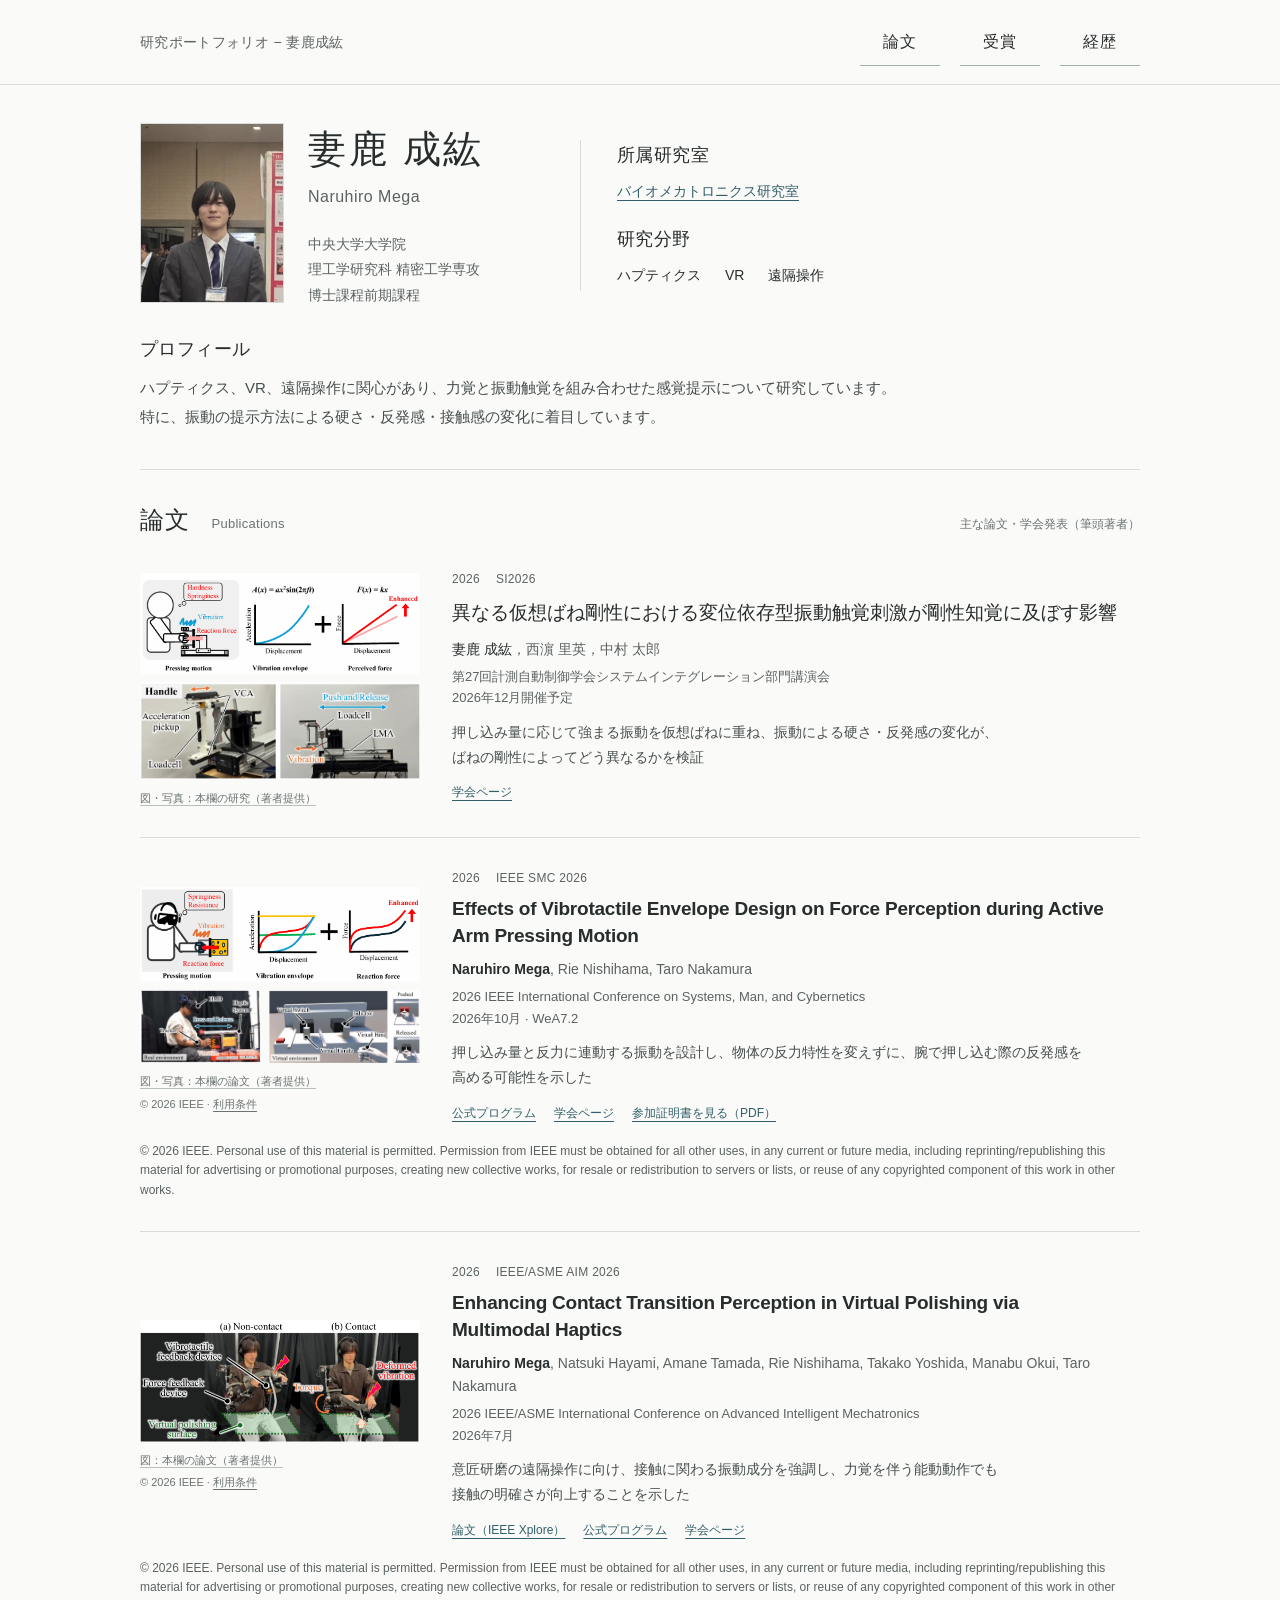
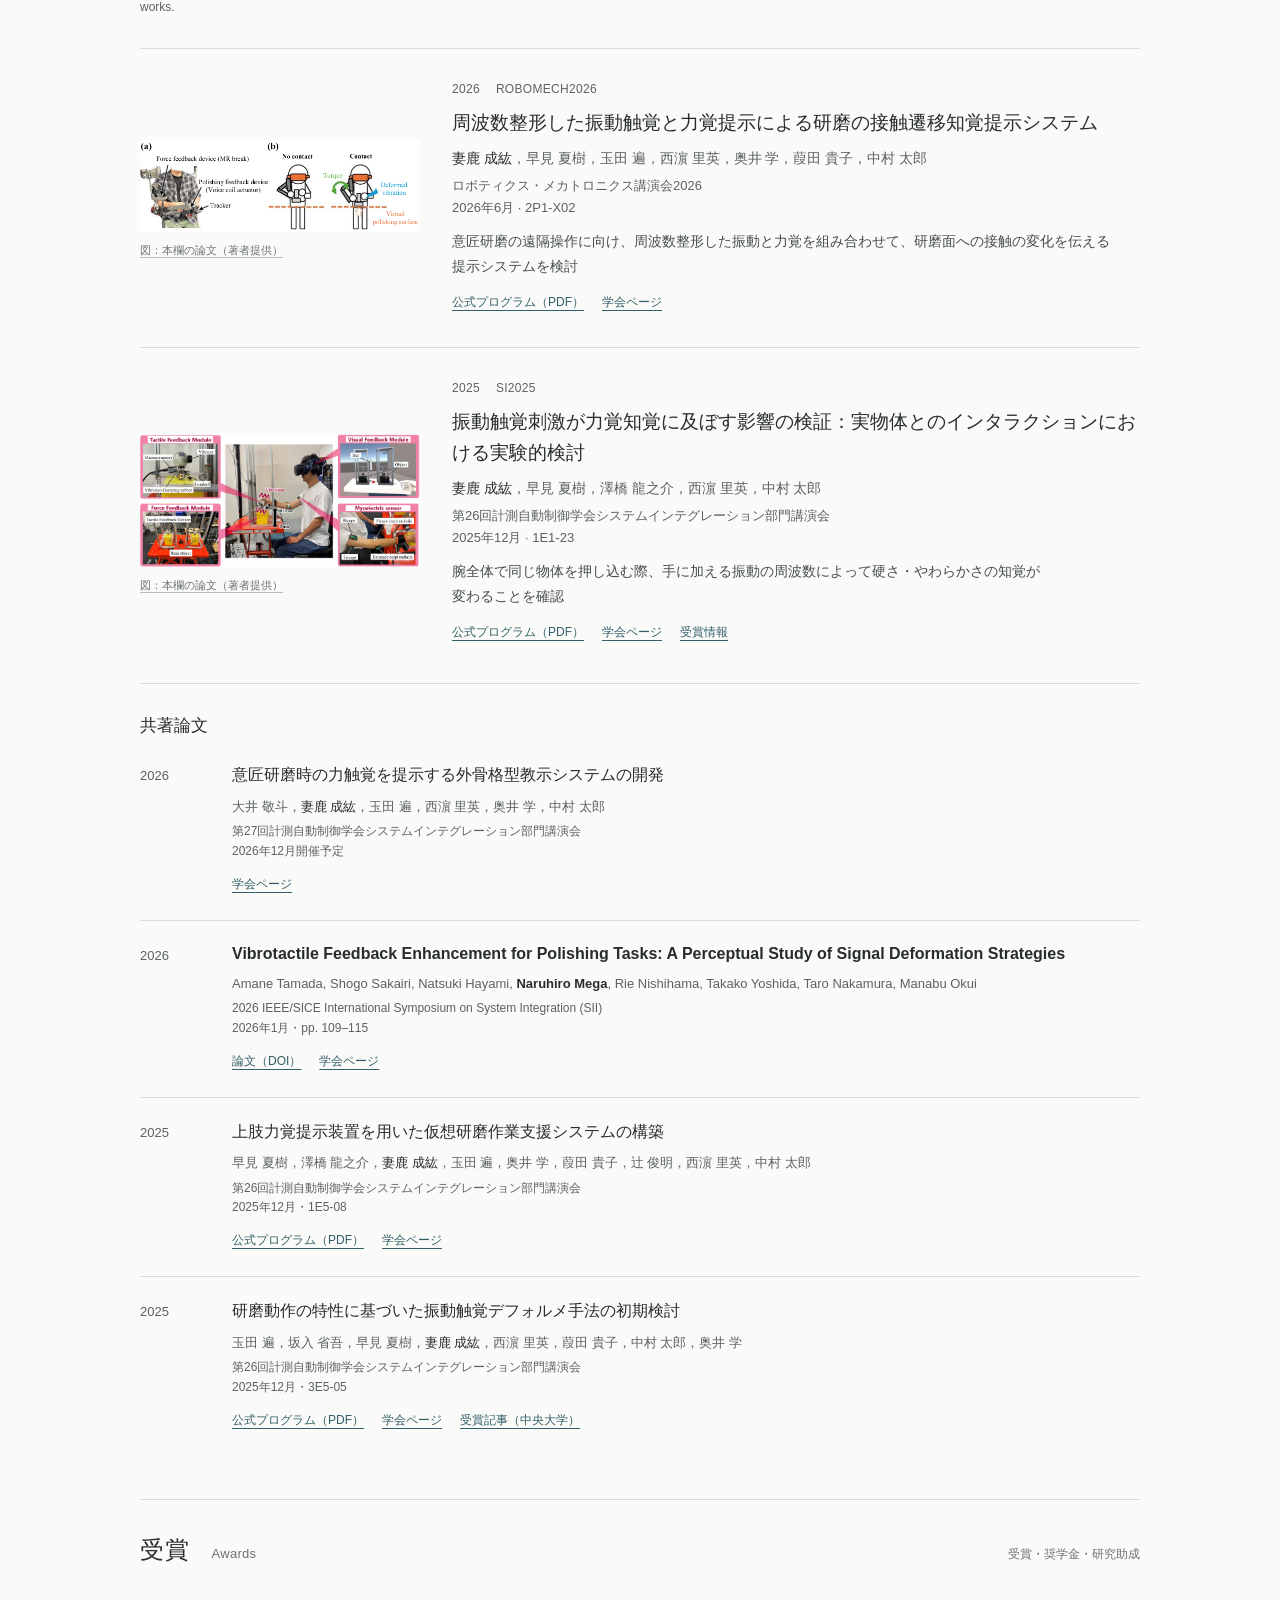
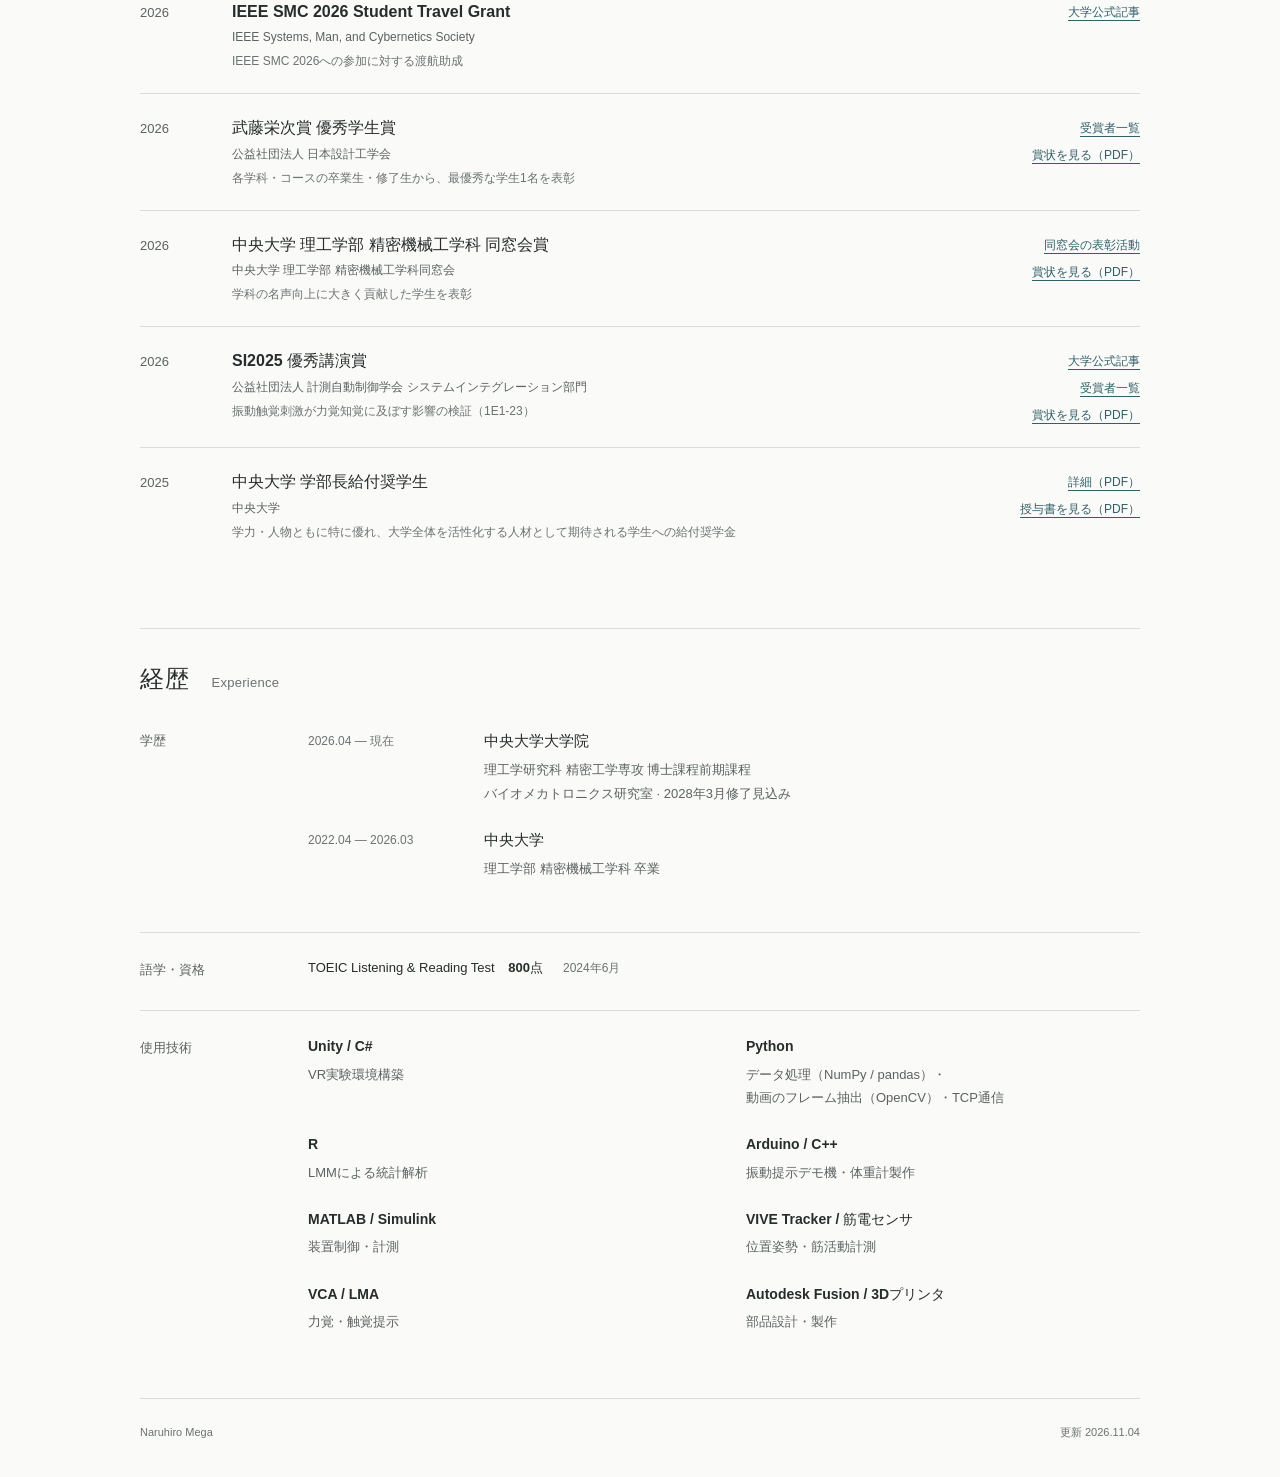
==== commit 1c6f6165: "Add files via upload 共著：SI2026大井追加" ====
--- a/index.html
+++ b/index.html
@@ -3,10 +3,10 @@
 <head>
   <meta charset="utf-8">
   <meta name="viewport" content="width=device-width, initial-scale=1">
-  <meta name="description" content="妻鹿 成紘の研究開発ポートフォリオ。中央大学大学院でのハプティクス、VR、遠隔操作に関する論文、受賞、経歴。">
+  <meta name="description" content="妻鹿成紘（Naruhiro Mega）の研究ポートフォリオ。中央大学大学院 理工学研究科 精密工学専攻に所属。ハプティクス・VR・遠隔操作に関する研究、論文、受賞歴、経歴を紹介します。">
   
   <meta name="color-scheme" content="light">
-  <title>妻鹿 成紘 | Naruhiro Mega</title>
+  <title>妻鹿成紘｜中央大学・研究ポートフォリオ</title>
   <link rel="icon" href="data:,">
   <link rel="stylesheet" href="assets/style.css">
 </head>
@@ -123,6 +123,15 @@
       
       <div class="coauthored-group"><h3>共著論文</h3><ol class="coauthored-list"><li class="coauthored-item">
           <span class="year">2026</span>
+          <article aria-labelledby="si2026-ooi-coauthor-title">
+            <h4 id="si2026-ooi-coauthor-title" lang="ja">意匠研磨時の力触覚を提示する外骨格型教示システムの開発</h4>
+            <p class="authors" lang="ja">大井 敬斗，<strong>妻鹿 成紘</strong>，玉田 遍，西濵 里英，奥井 学，中村 太郎</p>
+            <p class="venue">第27回計測自動制御学会システムインテグレーション部門講演会<br>2026年12月開催予定</p>
+            <div class="publication-links"><a href="https://si2026.sice-si.org/" aria-label="SI2026：学会ページ">学会ページ</a></div>
+          </article>
+        </li>
+<li class="coauthored-item">
+          <span class="year">2026</span>
           <article aria-labelledby="sii2026-coauthor-title">
             <h4 id="sii2026-coauthor-title" lang="en">Vibrotactile Feedback Enhancement for Polishing Tasks: A Perceptual Study of Signal Deformation Strategies</h4>
             <p class="authors" lang="en">Amane Tamada, Shogo Sakairi, Natsuki Hayami, <strong>Naruhiro Mega</strong>, Rie Nishihama, Takako Yoshida, Taro Nakamura, Manabu Okui</p>
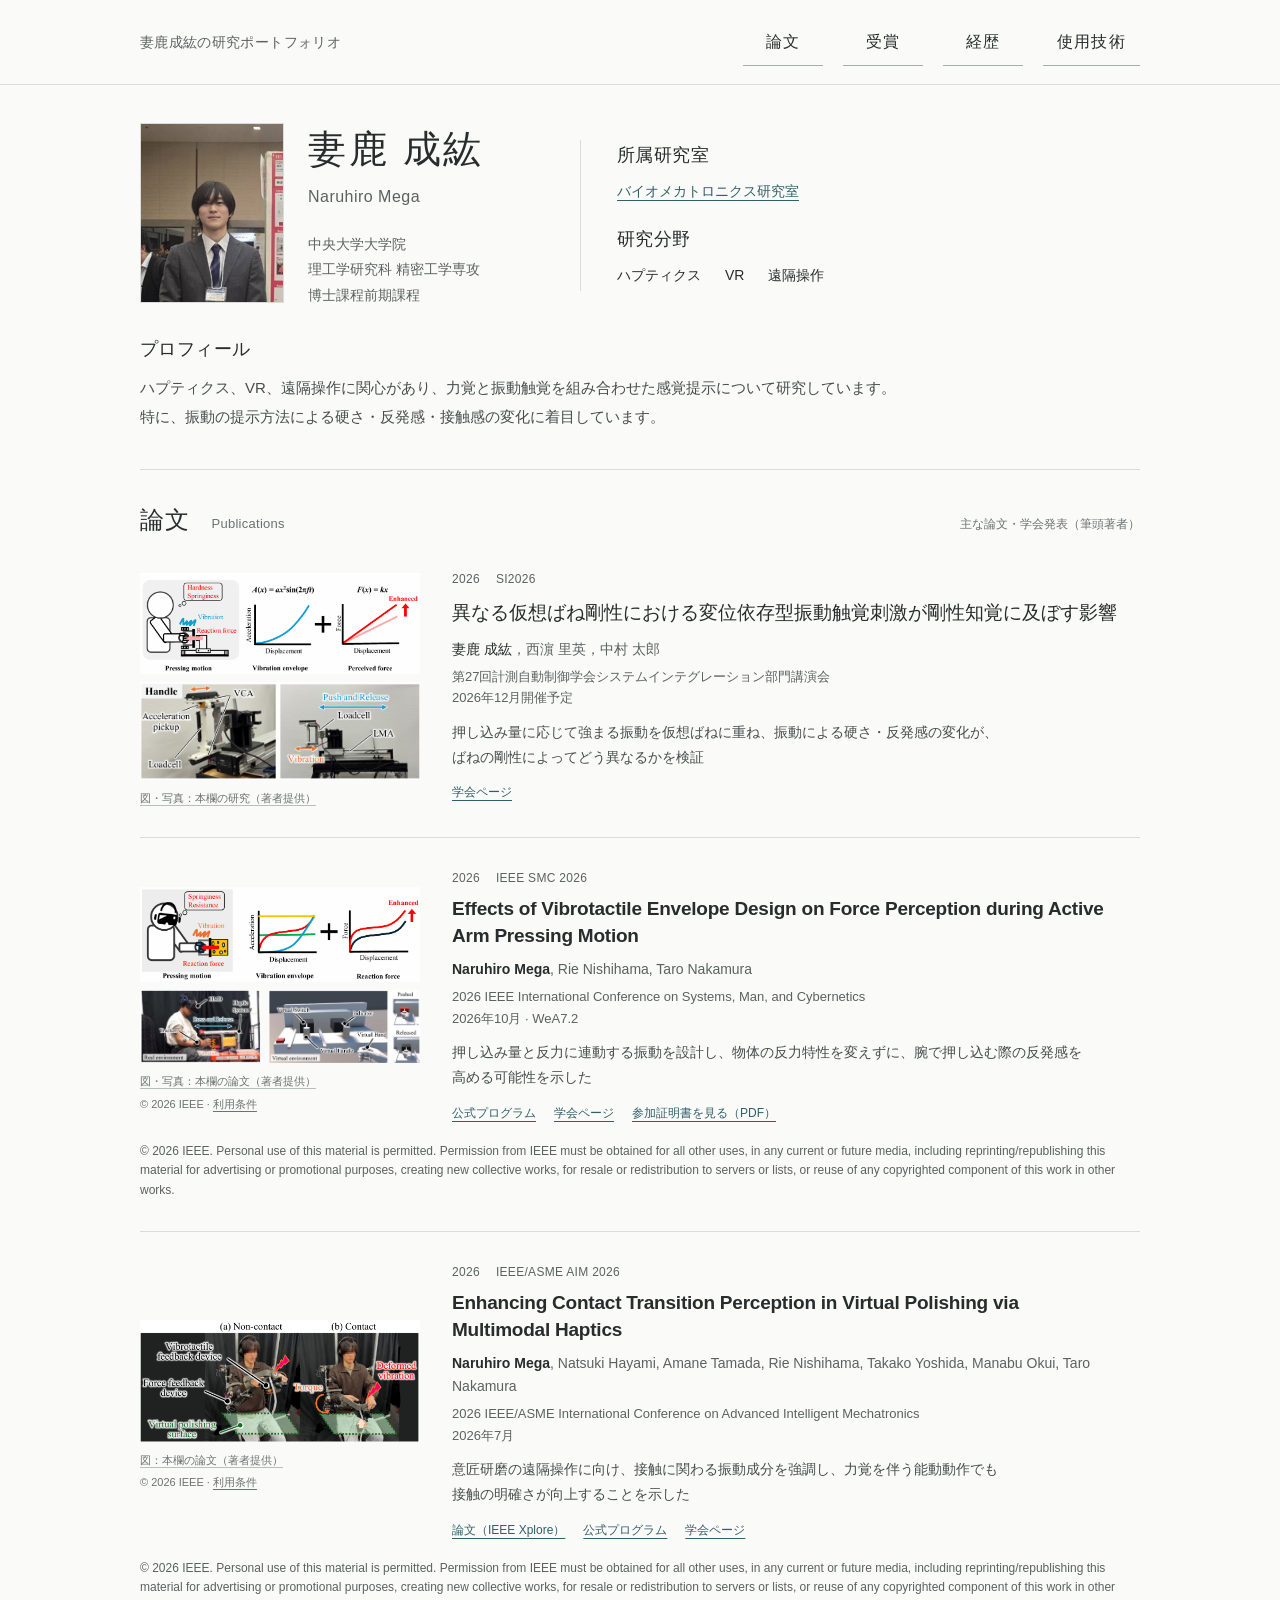
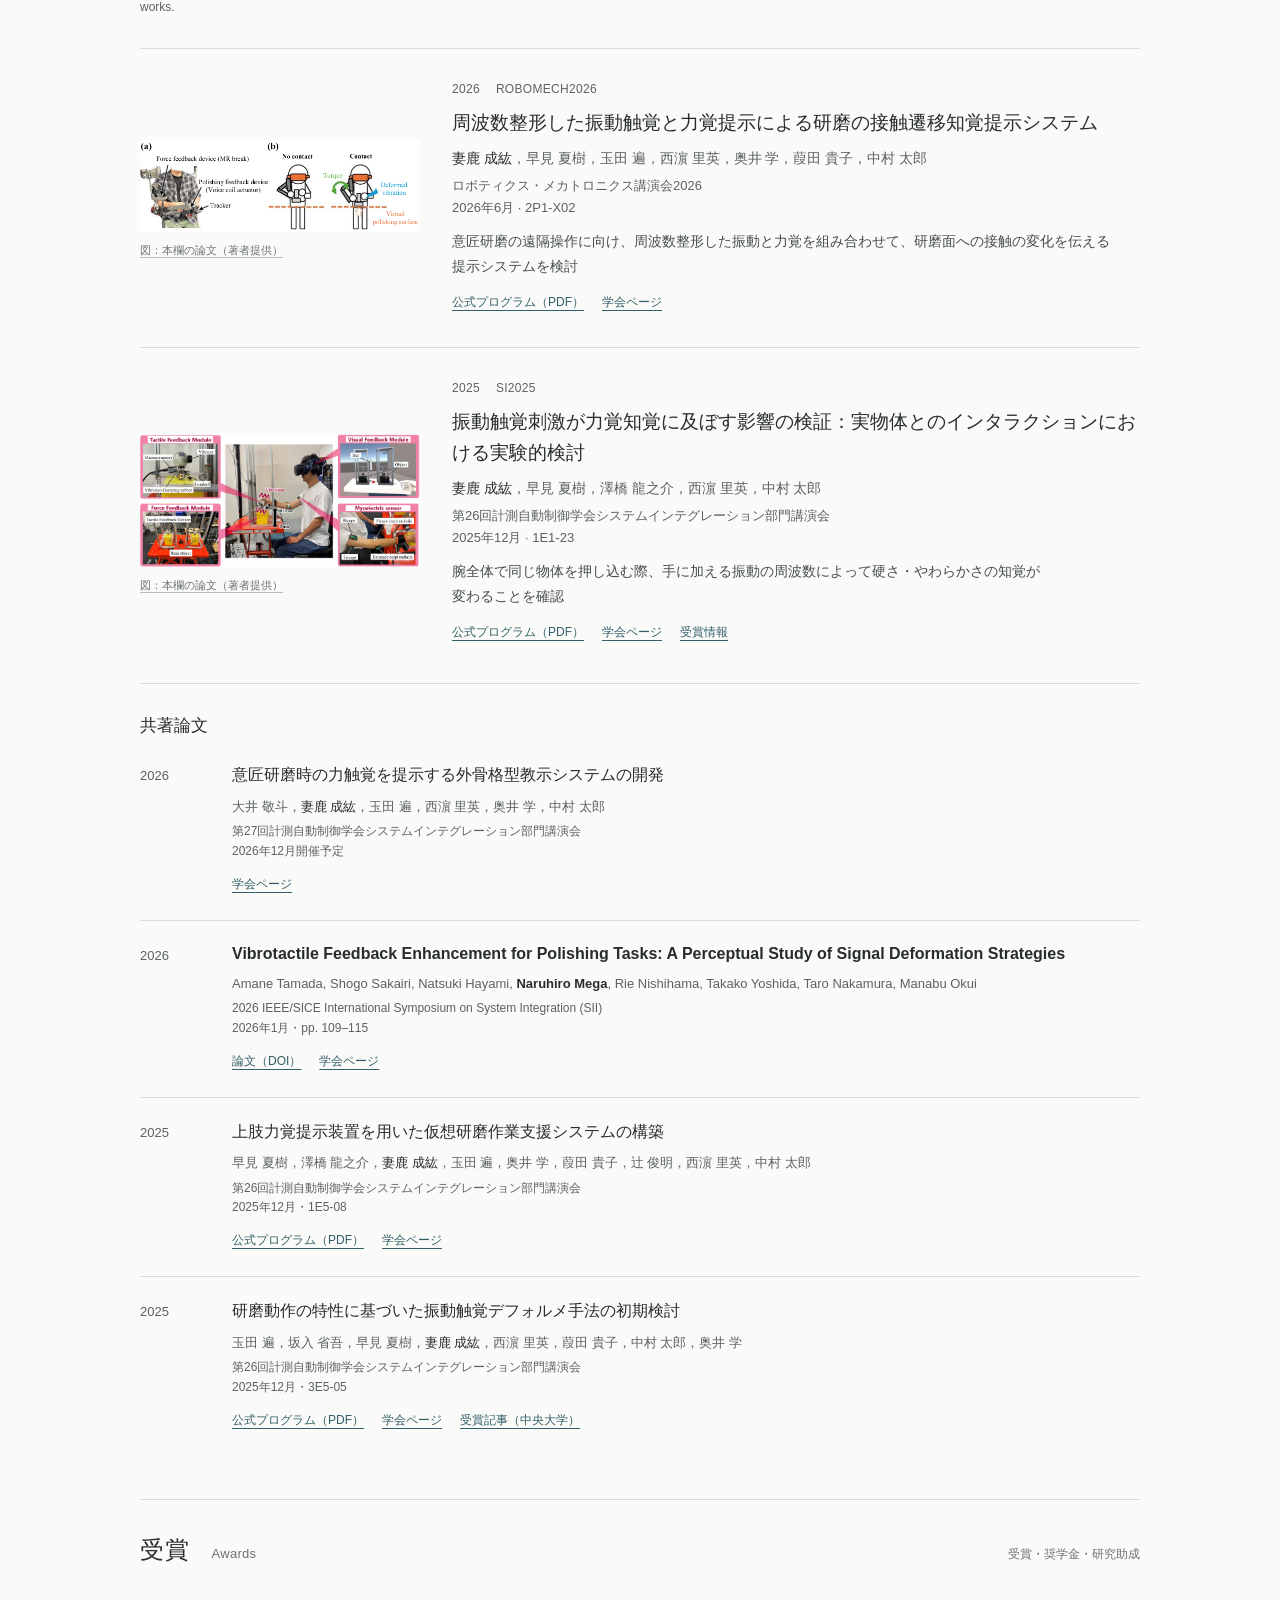
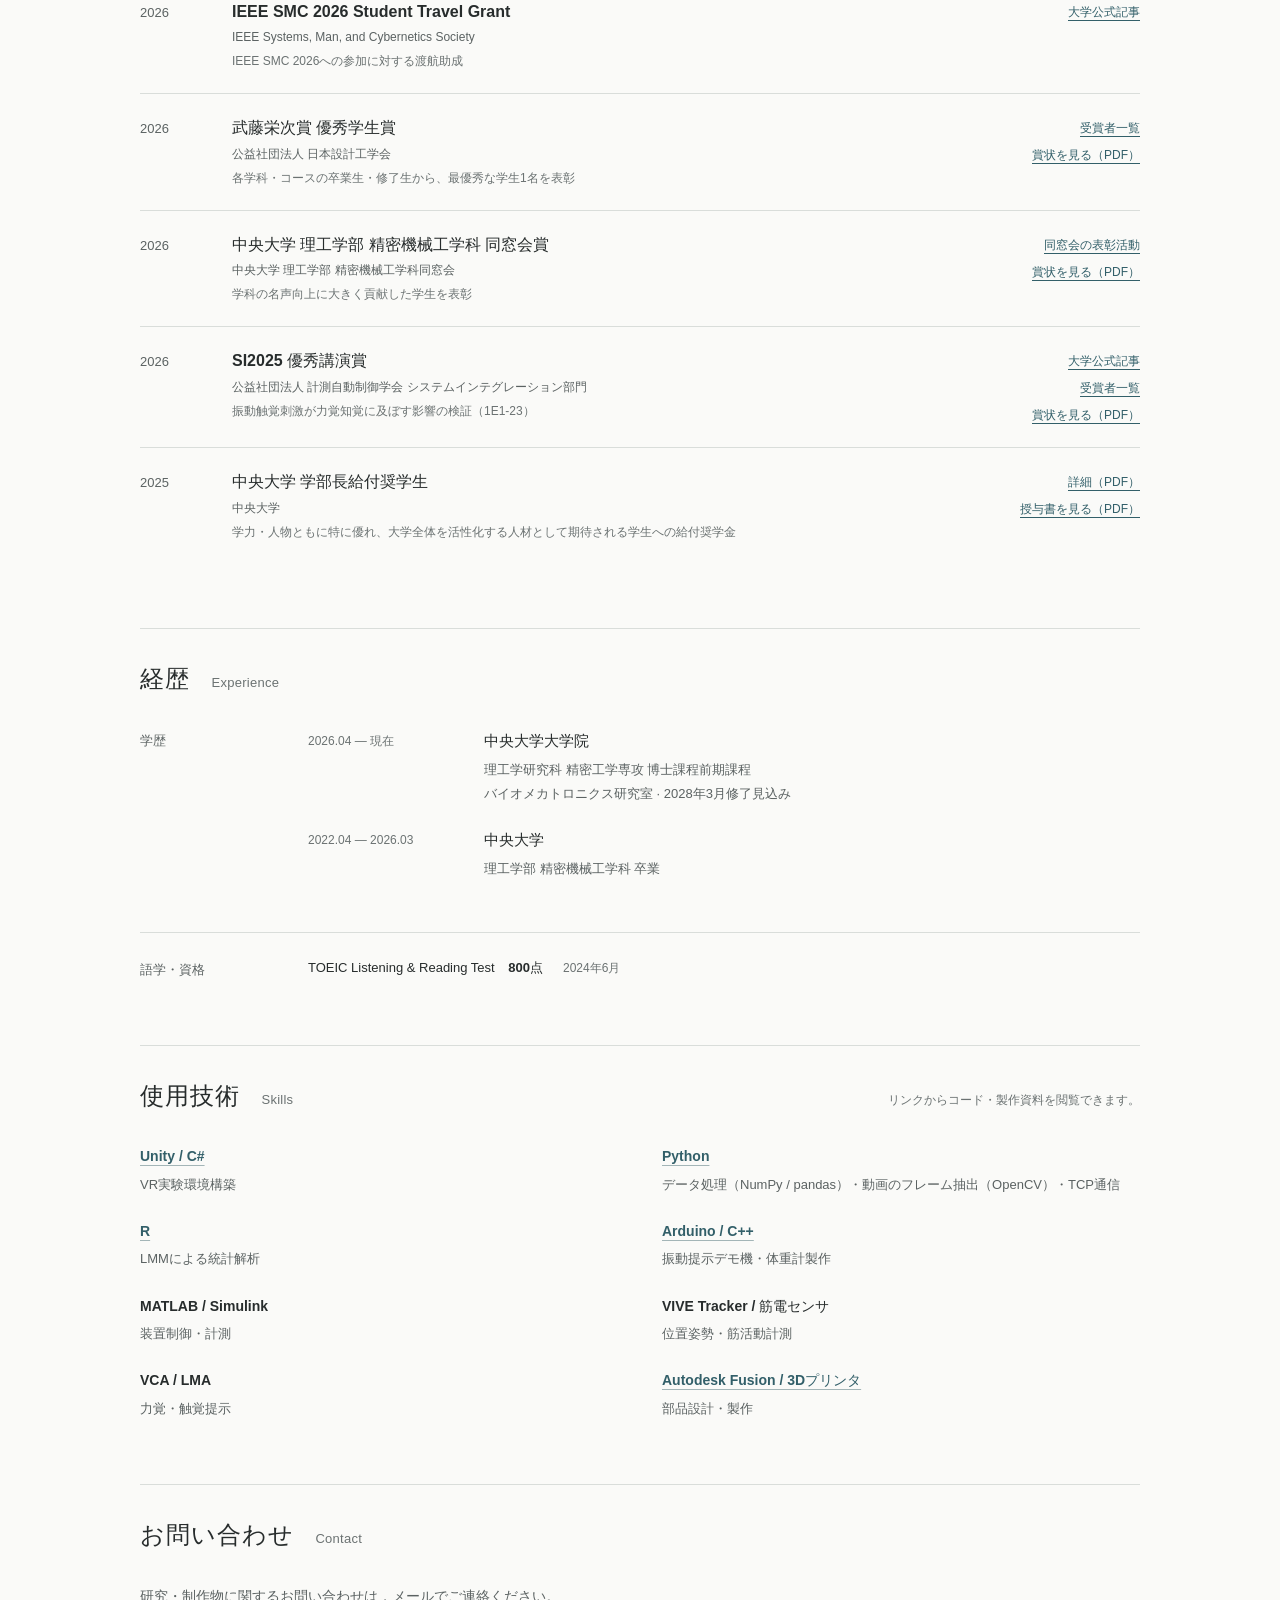
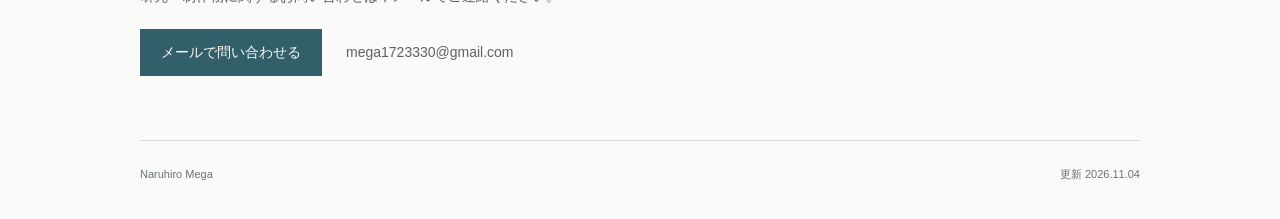
==== commit 84326d26: "Add files via upload ・お問い合わせフォーム ・使用技術のコードリンク追加" ====
--- a/index.html
+++ b/index.html
@@ -3,10 +3,29 @@
 <head>
   <meta charset="utf-8">
   <meta name="viewport" content="width=device-width, initial-scale=1">
-  <meta name="description" content="妻鹿成紘（Naruhiro Mega）の研究ポートフォリオ。中央大学大学院 理工学研究科 精密工学専攻に所属。ハプティクス・VR・遠隔操作に関する研究、論文、受賞歴、経歴を紹介します。">
+  <meta name="description" content="中央大学大学院の妻鹿成紘による研究ポートフォリオ。触覚を伝える技術（ハプティクス）やVR・遠隔操作の研究，論文・受賞歴，Unity・Pythonなどのコードや装置の設計・製作例を紹介します。">
   
   <meta name="color-scheme" content="light">
-  <title>妻鹿成紘｜中央大学・研究ポートフォリオ</title>
+  <title>妻鹿成紘の研究ポートフォリオ｜中央大学大学院</title>
+  <link rel="canonical" href="https://mega9473.github.io/">
+  <meta property="og:type" content="website">
+  <meta property="og:locale" content="ja_JP">
+  <meta property="og:site_name" content="妻鹿成紘の研究ポートフォリオ">
+  <meta property="og:title" content="妻鹿成紘の研究ポートフォリオ｜中央大学大学院">
+  <meta property="og:description" content="中央大学大学院の妻鹿成紘による研究ポートフォリオ。触覚を伝える技術（ハプティクス）やVR・遠隔操作の研究，論文・受賞歴，Unity・Pythonなどのコードや装置の設計・製作例を紹介します。">
+  <meta property="og:url" content="https://mega9473.github.io/">
+  <script type="application/ld+json">
+  {
+    "@context": "https://schema.org",
+    "@type": "WebSite",
+    "name": "妻鹿成紘の研究ポートフォリオ",
+    "alternateName": [
+      "妻鹿成紘",
+      "Naruhiro Mega"
+    ],
+    "url": "https://mega9473.github.io/"
+  }
+  </script>
   <link rel="icon" href="data:,">
   <link rel="stylesheet" href="assets/style.css">
 </head>
@@ -14,8 +33,8 @@
   <a class="skip-link" href="#main">本文へ移動</a>
   <header class="site-header">
     <div class="header-inner">
-      <a class="site-title" href="#top">研究ポートフォリオ − 妻鹿成紘</a>
-      <nav aria-label="メインナビゲーション"><a href="#publications">論文</a><a href="#awards">受賞</a><a href="#experience">経歴</a></nav>
+      <a class="site-title" href="#top">妻鹿成紘の研究ポートフォリオ</a>
+      <nav aria-label="メインナビゲーション"><a href="#publications">論文</a><a href="#awards">受賞</a><a href="#experience">経歴</a><a href="#skills">使用技術</a></nav>
     </div>
   </header>
   <main id="main" class="page-width" tabindex="-1">
@@ -194,14 +213,26 @@
 <li class="experience-row"><p class="period">2022.04 — 2026.03</p><div><h4>中央大学</h4><p>理工学部 精密機械工学科 卒業</p></div></li></ol></div>
       
       <div class="experience-group qualifications-group"><h3 class="group-heading">語学・資格</h3><ul class="qualifications-list"><li class="qualification-row"><p>TOEIC Listening &amp; Reading Test <strong>800点</strong></p><time datetime="2024-06">2024年6月</time></li></ul></div>
-      <div class="experience-group skills-group"><h3 class="group-heading">使用技術</h3><dl class="skills-list"><div class="skill-entry"><dt class="skill-tools">Unity / C#</dt><dd class="skill-detail"><span>VR実験環境構築</span></dd></div>
-<div class="skill-entry"><dt class="skill-tools">Python</dt><dd class="skill-detail"><span>データ処理（NumPy / pandas）・</span><wbr><span>動画のフレーム抽出（OpenCV）・</span><wbr><span>TCP通信</span></dd></div>
-<div class="skill-entry"><dt class="skill-tools">R</dt><dd class="skill-detail"><span>LMMによる統計解析</span></dd></div>
-<div class="skill-entry"><dt class="skill-tools">Arduino / C++</dt><dd class="skill-detail"><span>振動提示デモ機・</span><wbr><span>体重計製作</span></dd></div>
+      </section>
+
+    <section class="section" id="skills" aria-labelledby="skills-heading" tabindex="-1">
+      <div class="section-heading"><h2 id="skills-heading">使用技術 <span lang="en">Skills</span></h2><p>リンクからコード・製作資料を閲覧できます。</p></div>
+      <dl class="skills-list"><div class="skill-entry"><dt class="skill-tools"><a class="skill-link" href="code/unity.html" aria-label="Unity / C#のコードを見る">Unity / C#</a></dt><dd class="skill-detail"><span>VR実験環境構築</span></dd></div>
+<div class="skill-entry"><dt class="skill-tools"><a class="skill-link" href="code/python.html" aria-label="Pythonのコードを見る">Python</a></dt><dd class="skill-detail"><span>データ処理（NumPy / pandas）・</span><wbr><span>動画のフレーム抽出（OpenCV）・</span><wbr><span>TCP通信</span></dd></div>
+<div class="skill-entry"><dt class="skill-tools"><a class="skill-link" href="code/r.html" aria-label="Rのコードを見る">R</a></dt><dd class="skill-detail"><span>LMMによる統計解析</span></dd></div>
+<div class="skill-entry"><dt class="skill-tools"><a class="skill-link" href="code/arduino.html" aria-label="Arduino / C++のコード・製作資料を見る">Arduino / C++</a></dt><dd class="skill-detail"><span>振動提示デモ機・</span><wbr><span>体重計製作</span></dd></div>
 <div class="skill-entry"><dt class="skill-tools">MATLAB / Simulink</dt><dd class="skill-detail"><span>装置制御・</span><wbr><span>計測</span></dd></div>
 <div class="skill-entry"><dt class="skill-tools">VIVE Tracker / 筋電センサ</dt><dd class="skill-detail"><span>位置姿勢・</span><wbr><span>筋活動計測</span></dd></div>
 <div class="skill-entry"><dt class="skill-tools">VCA / LMA</dt><dd class="skill-detail"><span>力覚・</span><wbr><span>触覚提示</span></dd></div>
-<div class="skill-entry"><dt class="skill-tools">Autodesk Fusion / 3Dプリンタ</dt><dd class="skill-detail"><span>部品設計・</span><wbr><span>製作</span></dd></div></dl></div>
+<div class="skill-entry"><dt class="skill-tools"><a class="skill-link" href="code/cad.html" aria-label="Autodesk Fusion / 3Dプリンタの設計データを見る">Autodesk Fusion / 3Dプリンタ</a></dt><dd class="skill-detail"><span>部品設計・</span><wbr><span>製作</span></dd></div></dl>
+    </section>
+    <section class="section contact-section" id="contact" aria-labelledby="contact-heading" tabindex="-1">
+      <div class="section-heading"><h2 id="contact-heading">お問い合わせ <span lang="en">Contact</span></h2></div>
+      <p class="contact-description">研究・制作物に関するお問い合わせは，メールでご連絡ください。</p>
+      <div class="contact-actions">
+        <a class="contact-button" href="mailto:mega1723330@gmail.com">メールで問い合わせる</a>
+        <p class="contact-email">mega1723330@gmail.com</p>
+      </div>
     </section>
   </main>
   <footer class="site-footer page-width"><p>Naruhiro Mega</p><p><span>更新 <time datetime="2026-11-04">2026.11.04</time></span></p></footer>
--- a/assets/style.css
+++ b/assets/style.css
@@ -103,7 +103,7 @@
 .period { font-size: 12px; font-variant-numeric: tabular-nums; color: var(--muted); padding-top: 3px; white-space: nowrap; }
 .experience-row h4 { font-size: 15px; font-weight: 550; margin-bottom: 4px; }
 .experience-row div p { font-size: 13px; color: var(--secondary); line-height: 1.8; }
-.skills-group, .qualifications-group { padding-top: 24px; border-top: 1px solid var(--line); }
+.qualifications-group { padding-top: 24px; border-top: 1px solid var(--line); }
 .qualification-row { display: flex; flex-wrap: wrap; align-items: baseline; gap: 6px 20px; font-size: 13px; }
 .qualification-row strong { margin-left: 10px; font-weight: 550; }
 .qualification-row time { font-size: 12px; color: var(--muted); }
@@ -115,6 +115,8 @@
 .site-footer { border-top: 1px solid var(--line); padding: 24px 0 35px; display: flex; justify-content: space-between; gap: 20px; font-size: 11px; color: var(--muted); }
 .site-footer p:last-child { display: flex; flex-wrap: wrap; gap: 22px; }
 @media (max-width: 900px) {
+  .site-header nav { gap: 12px; flex-shrink: 0; }
+  .site-header nav a { min-width: 64px; padding-inline: 10px; font-size: 14px; letter-spacing: 0; white-space: nowrap; }
   .profile-overview { grid-template-columns: 340px minmax(0,1fr); gap: 28px; }
   .profile-details { padding-left: 28px; }
   .profile-heading { --portrait-width: 120px; column-gap: 18px; }
@@ -132,8 +134,8 @@
   .page-width, .header-inner { width: calc(100% - 48px); }
   .header-inner { min-height: 0; flex-direction: column; align-items: stretch; padding-block: 14px; gap: 10px; }
   .site-title { align-self: flex-start; font-size: 13px; }
-  nav { display: grid; grid-template-columns: repeat(3,minmax(0,1fr)); gap: 16px; }
-  nav a { min-width: 0; min-height: 46px; padding: 8px 12px; }
+  .site-header nav { display: grid; grid-template-columns: repeat(4,minmax(0,1fr)); gap: 8px; }
+  .site-header nav a { min-width: 0; min-height: 46px; padding: 8px 4px; font-size: 14px; letter-spacing: .02em; white-space: nowrap; }
   .profile { padding: 32px 0; }
   .profile-about { margin-top: 24px; }
   h1 { font-size: 32px; }
@@ -173,7 +175,6 @@
   .experience-row { display: block; padding-bottom: 23px; }
   .period { margin-bottom: 5px; }
   .skills-list { grid-template-columns: 1fr; row-gap: 19px; }
-  .skills-group { padding-top: 23px; }
   .site-footer { flex-direction: column; gap: 7px; padding-bottom: 25px; }
   .site-footer p:last-child { gap: 16px; }
 }
@@ -202,3 +203,19 @@
 .image-copyright a { color: inherit; text-underline-offset: 3px; }
 .publication--with-notice { row-gap: 14px; }
 .publication-copyright-notice { grid-column: 1 / -1; font-size: 12px; line-height: 1.65; color: var(--secondary); overflow-wrap: anywhere; }
+
+/* Links to the selected research code and design files. */
+.skill-link { display: inline-flex; align-items: baseline; padding-block: 5px; margin-block: -5px; text-decoration-color: #a3b5b7; }
+.skill-link:hover { text-decoration-color: currentColor; }
+@media (max-width: 700px) {
+  .skill-link { min-height: 36px; }
+}
+
+.contact-description { font-size: 14px; line-height: 1.8; color: var(--secondary); }
+.contact-actions { display: flex; flex-wrap: wrap; align-items: center; gap: 14px 24px; margin-top: 20px; }
+.contact-button { display: inline-flex; align-items: center; justify-content: center; min-height: 44px; padding: 10px 20px; border: 1px solid var(--accent); background: var(--accent); color: var(--paper); font-size: 14px; text-decoration: none; }
+.contact-button:hover { background: #183b45; border-color: #183b45; color: var(--paper); }
+.contact-email { font-size: 14px; color: var(--secondary); overflow-wrap: anywhere; }
+@media print {
+  .contact-button { background: transparent; color: black; border-color: var(--line); }
+}
